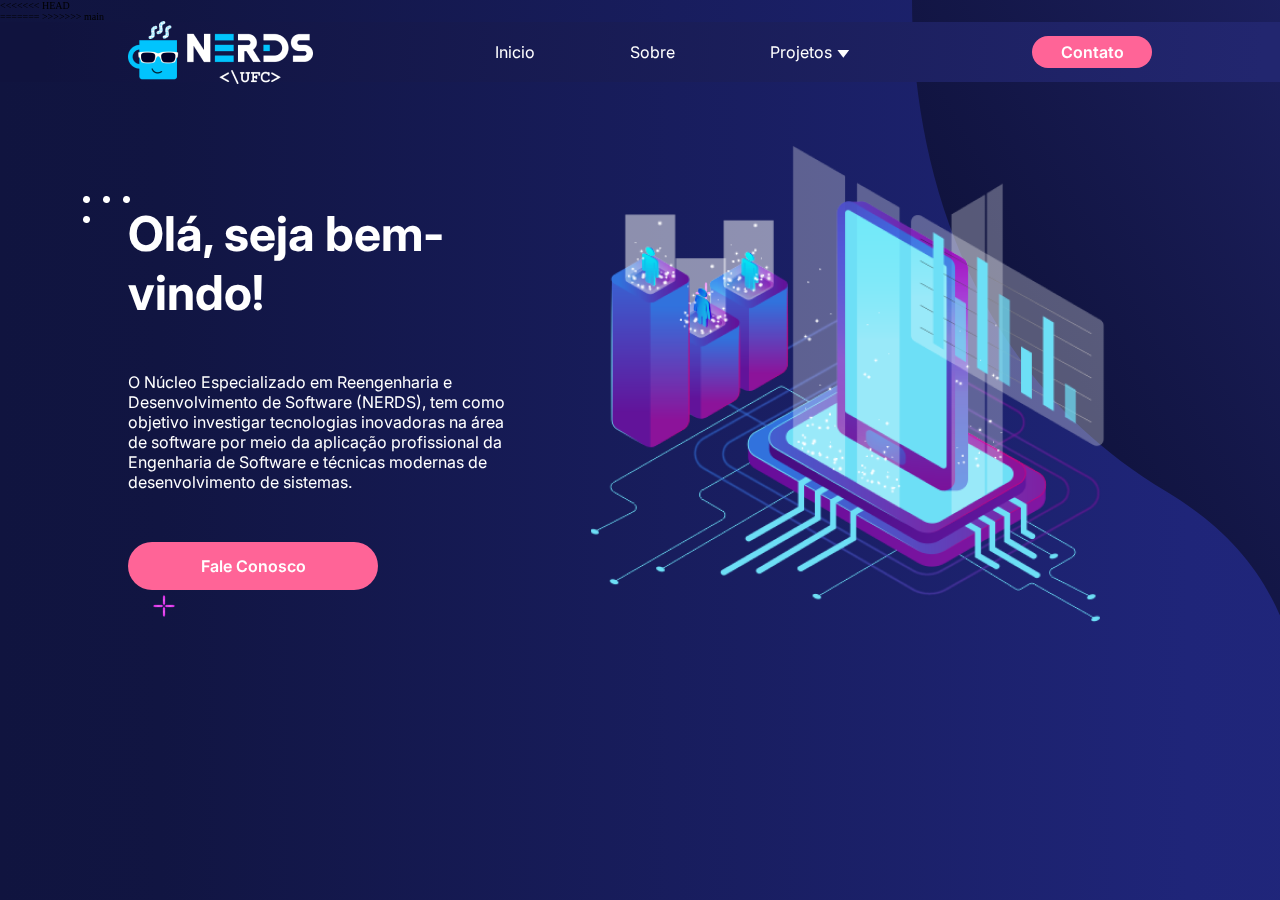
==== index.html @ e7f89df7 "Merge branch 'main' into feature/responsividade" ====
<!DOCTYPE html>
<html lang="pt-br">

<head>
    <meta charset="UTF-8">
    <meta http-equiv="X-UA-Compatible" content="IE=edge">
    <meta name="viewport" content="width=device-width, initial-scale=1.0">
    <title>NERDS</title>
    <link rel="stylesheet" href="style.css">

</head>

<body>
    <<<<<<< HEAD <div id="page">
        =======
        >>>>>>> main
        <nav class="navbar">
            <img class="logo" src="./assets/logo.png" alt="logo do projeto NERDS">
            <ul class="nav-menu">
                <li>
                    <a href="#home">Inicio</a>
                </li>
                <li>
                    <a href="./about.html">Sobre</a>
                </li>
                <li class="dropdown">
                    <a href="#projects" class="dropdown-toggle">Projetos</a>
                    <ul class="dropdown-menu">
                        <li><a href="#">PRISMA.EDU</a></li>
                    </ul>
                </li>

            </ul>
            <button>
                <a href="./contact.html">Contato</a>
            </button>
        </nav>
        <main>
            <section id="text">
                <h1>Olá, seja bem-vindo!</h1>
                <p>O Núcleo Especializado em Reengenharia e Desenvolvimento de Software (NERDS),
                    tem como objetivo investigar tecnologias inovadoras na área de software por
                    meio da aplicação profissional da Engenharia de Software e técnicas modernas
                    de desenvolvimento de sistemas.
                </p>
                <button>
                    <a href="./contact.html">Fale Conosco</a>
                </button>
            </section>
            <img class="details" src="./assets/detalhes.png" alt="detalhes de decoração da página">
            <img src="./assets/celular.png" alt="imagem de um celular, com coisas que remetem a tecnologia, circuitos"
                class="imagem de um celular">
        </main>
</body>

</html>
---- style.css ----
@import url('https://fonts.googleapis.com/css2?family=Inter:wght@100;200;300;400;500;600;700;800;900&family=Pacifico&display=swap');

* {
  margin: 0;
  padding: 0;
  box-sizing: border-box;
}

body {
  height: 100vh;
  background: url(./assets/background.svg) no-repeat;
  background-size: auto;
}

:root {
  font-size: 62.5%;
}

.navbar {
  height: 0.8rem;
  background: linear-gradient(93.1deg, #10133E 3.52%, #22266F 98.56%);
  display: flex;
  justify-content: space-between;
  align-items: center;
  padding: 3.0rem 10%;
}

.logo {
  width: 18.5rem;
  height: 6.3rem;
}

nav ul {
  display: flex;
  justify-content: space-between;
  gap: 9.5rem;
  list-style: none;
}

h1,
p,
a,
button,
form,
.text {
  font-family: 'Inter', sans-serif;
  font-size: 1.6rem;
  color: #FFFFFF;
}

h1 {
  font-size: 4.8rem;
}

ul li a:hover {
  font-weight: bold;
}

.navbar button {
  width: 12.0rem;
  height: 3.2rem;
}

button {
  color: #FFFFFF;
  border: none;
  font-weight: 600;
  background: #FF6497;
  border-radius: 6.0rem;
  cursor: pointer;
}

button:hover {
  background: #d05e84;
}

a {
  color: white;
  text-decoration: none;
}

main {
  display: flex;
  align-items: center;
  padding: 6.4rem 10%;
  gap: 8.6rem;
}

.details {
  position: fixed;
  height: 67.5rem;
  z-index: -1;
  width: 144.5rem;
  left: 8.3rem;
  top: 16.9rem;
}

#text {
  display: flex;
  flex-direction: column;
  gap: 5.0rem;
}

main button {
  width: 25.0rem;
  height: 4.8rem;
}

/* Main Sobre */

.main-sobre {
  display: flex;
  flex-direction: column;
  gap: 2.4rem;
  align-items: flex-start;
  width: 120rem;
  margin: 2.6rem auto;
  font-family: 'Inter';
  color: #FFFFFF;
}

.main-sobre h1 {
  font-weight: bold;
  font-size: 4.8rem;
}

.main-sobre h3 {
  font-weight: 600;
  font-size: 2.2rem;
}

.main-sobre p {
  font-size: 2.0rem;
  line-height: 2.4rem;
}

/* Estilos da página de contato */

header,
form {
  color: #FFFFFF;
  width: 73.6rem;
  margin: 3.6rem auto;
}

form {
  color: black;
  border-radius: 0.8rem;
  background: #FAFAFC;
  padding: 6.4rem;
}

fieldset {
  border: none;
}

.fieldset-wrapper {
  display: flex;
  flex-direction: column;
  gap: 2.4rem;
}

fieldset legend {
  font-weight: 600;
  font-size: 2.4rem;
  line-height: 3.4rem;
  width: 100%;
  border-bottom: 0.1rem solid #E6E6F0;
  padding-bottom: 1.6rem;
}

.input-wrapper {
  display: flex;
  flex-direction: column;
}

.input-wrapper label {
  font-size: 1.4rem;
  line-height: 2rem;
  color: #2e2d31;
  margin: 0.8rem 0;
}

.input-wrapper input,
.input-wrapper textarea,
.input-wrapper select {
  background: #FAFAFC;
  border-radius: 0.8rem;
  border: 0.1rem solid black;
  padding: 0 2.4rem;
  height: 5.6rem;
  color: #3b3a3e;
}

.input-wrapper textarea {
  padding: 1.6rem 2.4rem;
  height: 16.8rem;
}

.input-wrapper select {
  appearance: none;
  background-image: url("data:image/svg+xml,%3Csvg width='24' height='24' viewBox='0 0 24 24' fill='none' xmlns='http://www.w3.org/2000/svg'%3E%3Cg clip-path='url(%23clip0_1_54)'%3E%3Cpath d='M8 10L12 14L16 10' stroke='%239C98A6' stroke-width='1.5' stroke-linecap='round' stroke-linejoin='round'/%3E%3C/g%3E%3Cdefs%3E%3CclipPath id='clip0_1_54'%3E%3Crect width='24' height='24' fill='white'/%3E%3C/clipPath%3E%3C/svg%3E%0A");
  background-repeat: no-repeat;
  background-position: right 1.0rem center;
}

.buttom {
  display: flex;
  align-self: flex-end;
}

.buttom input {
  color: #FFFFFF;
  border: none;
  width: 12.0rem;
  height: 3.2rem;
  font-weight: 600;
  background: #FF6497;
  border-radius: 6.0rem;
  cursor: pointer;
}

.buttom input:hover {
  background: #d05e84;
}

.dropdown-menu {
  display: none;
  position: absolute;
  background-color: #1F2579;
  padding: 0.8rem;
  margin-top: 0.8rem;
  border-radius: 5px;
}

.dropdown:hover .dropdown-menu {
  display: block;
}

.nav-menu li a[href="#projects"]::after {
  content: "";
  display: inline-block;
  width: 13px;
  height: 8px;
  background-image: url("data:image/svg+xml,%3Csvg width='13' height='8' viewBox='0 0 13 8' fill='none' xmlns='http://www.w3.org/2000/svg'%3E%3Cpath d='M6.31098 7.81201L0.408177 0.0864472L12.2138 0.0864472L6.31098 7.81201Z' fill='white'/%3E%3C/svg%3E%0A");
  background-repeat: no-repeat;
  background-position: right;
  margin-left: 5px;
}

@media (max-width: 600px) {
  .navbar {
    max-width: 100vw;
    padding: 1rem;
    justify-content: center;
  }

  .navbar button {
    display: none;
  }

  .nav-menu {
    display: none;
  }

  .hero-image {
    display: none;
  }

  .logo {
    width: 7rem;
    height: auto;
  }
}
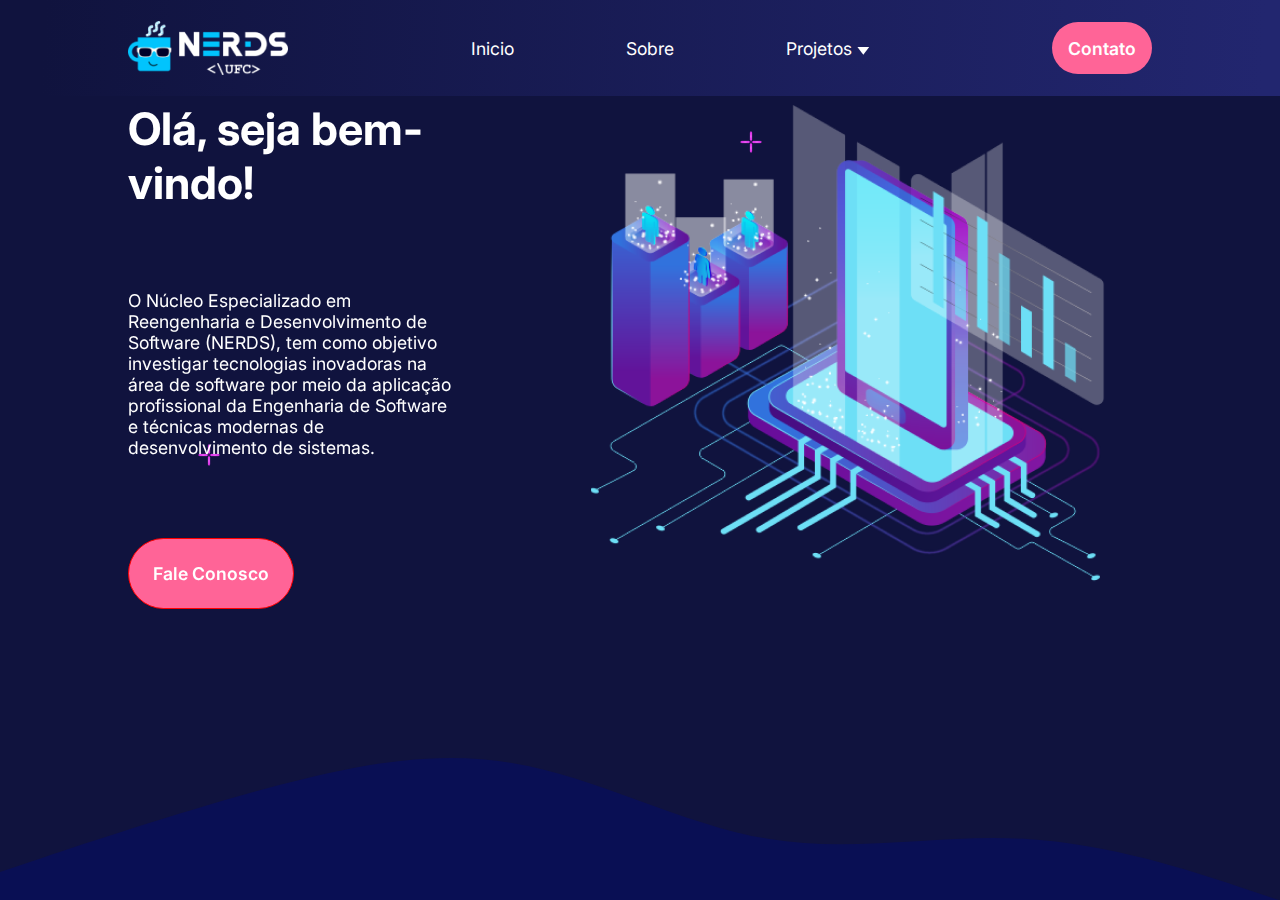
==== commit 1815ea29: "correcao background" ====
--- a/index.html
+++ b/index.html
@@ -11,46 +11,48 @@
 </head>
 
 <body>
-    <<<<<<< HEAD <div id="page">
-        =======
-        >>>>>>> main
-        <nav class="navbar">
-            <img class="logo" src="./assets/logo.png" alt="logo do projeto NERDS">
-            <ul class="nav-menu">
-                <li>
-                    <a href="#home">Inicio</a>
-                </li>
-                <li>
-                    <a href="./about.html">Sobre</a>
-                </li>
-                <li class="dropdown">
-                    <a href="#projects" class="dropdown-toggle">Projetos</a>
-                    <ul class="dropdown-menu">
-                        <li><a href="#">PRISMA.EDU</a></li>
-                    </ul>
-                </li>
+    <nav class="navbar">
+        <img class="logo" src="./assets/logo.png" alt="logo do projeto NERDS">
+        <ul class="nav-menu">
+            <li>
+                <a href="#home">Inicio</a>
+            </li>
+            <li>
+                <a href="./about.html">Sobre</a>
+            </li>
+            <li class="dropdown">
+                <a href="#projects" class="dropdown-toggle">Projetos</a>
+                <ul class="dropdown-menu">
+                    <li><a href="#">PRISMA.EDU</a></li>
+                </ul>
+            </li>
 
-            </ul>
-            <button>
-                <a href="./contact.html">Contato</a>
+        </ul>
+        <button>
+            <a href="./contact.html">Contato</a>
+        </button>
+    </nav>
+    <main>
+        <section id="text">
+            <h1>Olá, seja bem-vindo!</h1>
+            <p>O Núcleo Especializado em Reengenharia e Desenvolvimento de Software (NERDS),
+                tem como objetivo investigar tecnologias inovadoras na área de software por
+                meio da aplicação profissional da Engenharia de Software e técnicas modernas
+                de desenvolvimento de sistemas.
+            </p>
+            <button class="btn-contact">
+                <a href="./contact.html">Fale Conosco</a>
             </button>
-        </nav>
-        <main>
-            <section id="text">
-                <h1>Olá, seja bem-vindo!</h1>
-                <p>O Núcleo Especializado em Reengenharia e Desenvolvimento de Software (NERDS),
-                    tem como objetivo investigar tecnologias inovadoras na área de software por
-                    meio da aplicação profissional da Engenharia de Software e técnicas modernas
-                    de desenvolvimento de sistemas.
-                </p>
-                <button>
-                    <a href="./contact.html">Fale Conosco</a>
-                </button>
-            </section>
-            <img class="details" src="./assets/detalhes.png" alt="detalhes de decoração da página">
-            <img src="./assets/celular.png" alt="imagem de um celular, com coisas que remetem a tecnologia, circuitos"
-                class="imagem de um celular">
-        </main>
+        </section>
+        <img class="details" src="./assets/detalhes.png" alt="detalhes de decoração da página">
+        <img src="./assets/celular.png" alt="imagem de um celular, com coisas que remetem a tecnologia, circuitos"
+            class="img-smartphone" />
+    </main>
+    <svg class="waves" xmlns="http://www.w3.org/2000/svg" viewBox="0 0 1440 320">
+        <path fill="#000b76" fill-opacity="0.4"
+            d="M0,288L48,272C96,256,192,224,288,197.3C384,171,480,149,576,165.3C672,181,768,235,864,250.7C960,267,1056,245,1152,250.7C1248,256,1344,288,1392,304L1440,320L1440,320L1392,320C1344,320,1248,320,1152,320C1056,320,960,320,864,320C768,320,672,320,576,320C480,320,384,320,288,320C192,320,96,320,48,320L0,320Z">
+        </path>
+    </svg>
 </body>
 
 </html>--- a/style.css
+++ b/style.css
@@ -8,15 +8,27 @@
 
 body {
   height: 100vh;
-  background: url(./assets/background.svg) no-repeat;
+  background: #10133E;
   background-size: auto;
 }
 
+.waves {
+  position: fixed;
+  bottom: 0;
+  right: 0;
+  width: 100vw;
+
+  z-index: -10;
+}
+
 :root {
-  font-size: 62.5%;
+  font-size: 16px;
 }
 
 .navbar {
+  position: fixed;
+  top: 0;
+  width: 100vw;
   height: 0.8rem;
   background: linear-gradient(93.1deg, #10133E 3.52%, #22266F 98.56%);
   display: flex;
@@ -26,14 +38,15 @@
 }
 
 .logo {
-  width: 18.5rem;
-  height: 6.3rem;
+  width: 10rem;
+  height: auto;
+  cursor: pointer;
 }
 
 nav ul {
   display: flex;
   justify-content: space-between;
-  gap: 9.5rem;
+  gap: 7rem;
   list-style: none;
 }
 
@@ -44,12 +57,12 @@
 form,
 .text {
   font-family: 'Inter', sans-serif;
-  font-size: 1.6rem;
+  font-size: 1.1rem;
   color: #FFFFFF;
 }
 
 h1 {
-  font-size: 4.8rem;
+  font-size: 2.8rem;
 }
 
 ul li a:hover {
@@ -57,8 +70,9 @@
 }
 
 .navbar button {
-  width: 12.0rem;
   height: 3.2rem;
+  width: fit-content;
+  padding: 1rem;
 }
 
 button {
@@ -68,6 +82,14 @@
   background: #FF6497;
   border-radius: 6.0rem;
   cursor: pointer;
+  transition: all 0.6s ease;
+}
+
+.btn-contact {
+  border: 1px solid red;
+  width: fit-content;
+  height: max-content;
+  padding: 1.5rem;
 }
 
 button:hover {
@@ -87,12 +109,9 @@
 }
 
 .details {
+  z-index: -1;
   position: fixed;
-  height: 67.5rem;
-  z-index: -1;
-  width: 144.5rem;
-  left: 8.3rem;
-  top: 16.9rem;
+
 }
 
 #text {
@@ -270,5 +289,6 @@
   .logo {
     width: 7rem;
     height: auto;
+    cursor: pointer;
   }
 }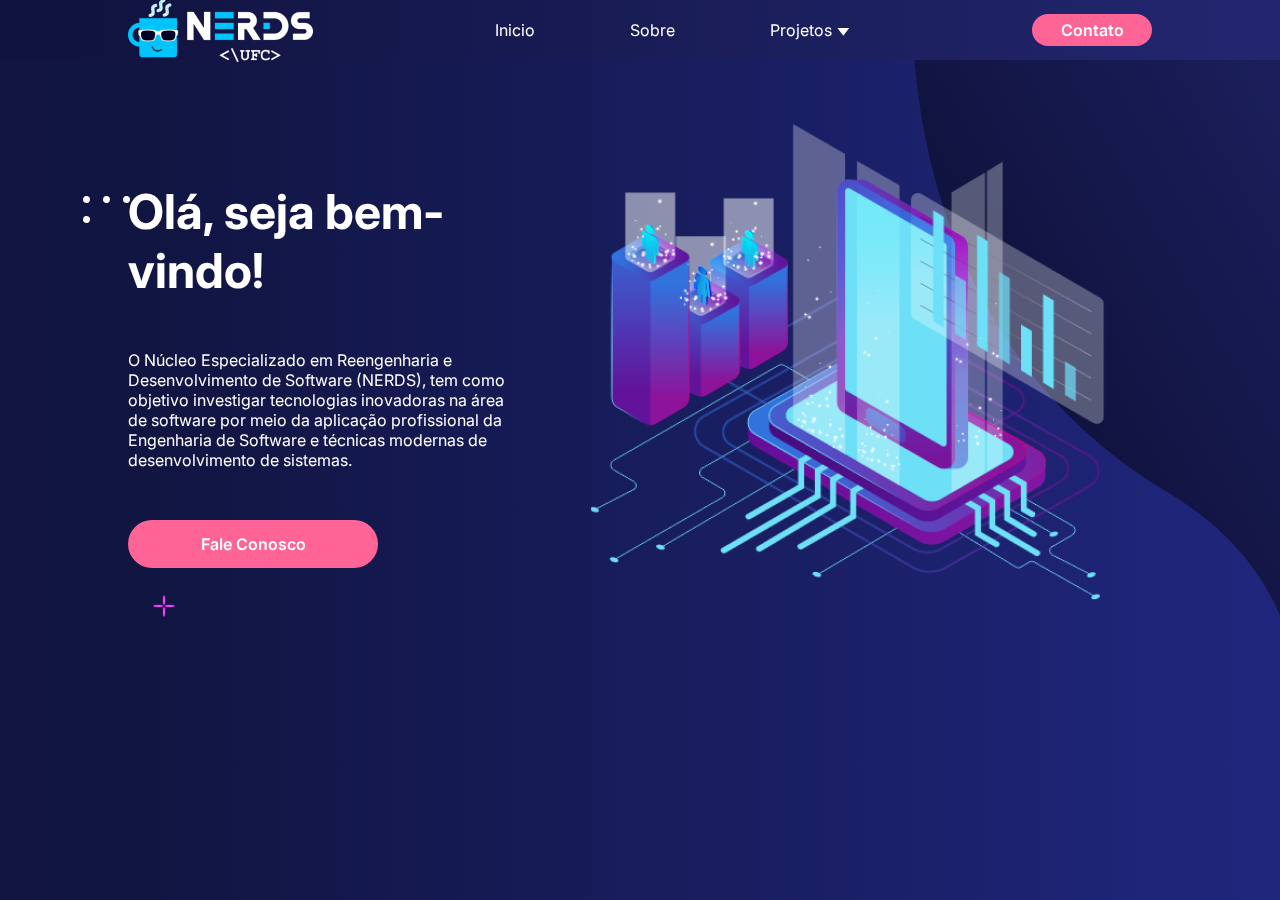
==== commit 5a773932: "Revert "Feature/responsividade"" ====
--- a/index.html
+++ b/index.html
@@ -1,58 +1,50 @@
 <!DOCTYPE html>
 <html lang="pt-br">
-
 <head>
     <meta charset="UTF-8">
     <meta http-equiv="X-UA-Compatible" content="IE=edge">
     <meta name="viewport" content="width=device-width, initial-scale=1.0">
     <title>NERDS</title>
     <link rel="stylesheet" href="style.css">
-
+    
 </head>
-
 <body>
-    <nav class="navbar">
-        <img class="logo" src="./assets/logo.png" alt="logo do projeto NERDS">
-        <ul class="nav-menu">
-            <li>
-                <a href="#home">Inicio</a>
-            </li>
-            <li>
-                <a href="./about.html">Sobre</a>
-            </li>
-            <li class="dropdown">
-                <a href="#projects" class="dropdown-toggle">Projetos</a>
-                <ul class="dropdown-menu">
-                    <li><a href="#">PRISMA.EDU</a></li>
-                </ul>
-            </li>
-
-        </ul>
-        <button>
-            <a href="./contact.html">Contato</a>
-        </button>
-    </nav>
+        <nav class="navbar">
+            <img class="logo" src="./assets/logo.png" alt="logo do projeto NERDS">
+            <ul class="nav-menu">
+                <li>
+                    <a href="#home">Inicio</a>
+                </li>
+                <li>
+                    <a href="./about.html">Sobre</a>
+                </li>
+                <li class="dropdown">
+                    <a href="#projects" class="dropdown-toggle">Projetos</a>
+                    <ul class="dropdown-menu">
+                        <li><a href="#">PRISMA.EDU</a></li>
+                    </ul>
+                </li>
+                
+            </ul> 
+            <button>
+                <a href="./contact.html">Contato</a>
+            </button>
+        </nav>
     <main>
         <section id="text">
             <h1>Olá, seja bem-vindo!</h1>
-            <p>O Núcleo Especializado em Reengenharia e Desenvolvimento de Software (NERDS),
-                tem como objetivo investigar tecnologias inovadoras na área de software por
+            <p>O Núcleo Especializado em Reengenharia e Desenvolvimento de Software (NERDS), 
+                tem como objetivo investigar tecnologias inovadoras na área de software por 
                 meio da aplicação profissional da Engenharia de Software e técnicas modernas
                 de desenvolvimento de sistemas.
             </p>
-            <button class="btn-contact">
+            <button>
                 <a href="./contact.html">Fale Conosco</a>
             </button>
-        </section>
+        </section> 
         <img class="details" src="./assets/detalhes.png" alt="detalhes de decoração da página">
-        <img src="./assets/celular.png" alt="imagem de um celular, com coisas que remetem a tecnologia, circuitos"
-            class="img-smartphone" />
+        <img src="./assets/celular.png" alt="imagem de um celular, com coisas que remetem a tecnologia, circuitos" class="imagem de um celular">
     </main>
-    <svg class="waves" xmlns="http://www.w3.org/2000/svg" viewBox="0 0 1440 320">
-        <path fill="#000b76" fill-opacity="0.4"
-            d="M0,288L48,272C96,256,192,224,288,197.3C384,171,480,149,576,165.3C672,181,768,235,864,250.7C960,267,1056,245,1152,250.7C1248,256,1344,288,1392,304L1440,320L1440,320L1392,320C1344,320,1248,320,1152,320C1056,320,960,320,864,320C768,320,672,320,576,320C480,320,384,320,288,320C192,320,96,320,48,320L0,320Z">
-        </path>
-    </svg>
 </body>
 
-</html>+</html>
--- a/style.css
+++ b/style.css
@@ -8,27 +8,15 @@
 
 body {
   height: 100vh;
-  background: #10133E;
+  background: url(./assets/background.svg) no-repeat;
   background-size: auto;
 }
 
-.waves {
-  position: fixed;
-  bottom: 0;
-  right: 0;
-  width: 100vw;
-
-  z-index: -10;
-}
-
 :root {
-  font-size: 16px;
+  font-size: 62.5%;
 }
 
 .navbar {
-  position: fixed;
-  top: 0;
-  width: 100vw;
   height: 0.8rem;
   background: linear-gradient(93.1deg, #10133E 3.52%, #22266F 98.56%);
   display: flex;
@@ -38,15 +26,14 @@
 }
 
 .logo {
-  width: 10rem;
-  height: auto;
-  cursor: pointer;
+  width: 18.5rem;
+  height: 6.3rem;
 }
 
 nav ul {
   display: flex;
   justify-content: space-between;
-  gap: 7rem;
+  gap: 9.5rem;
   list-style: none;
 }
 
@@ -57,12 +44,12 @@
 form,
 .text {
   font-family: 'Inter', sans-serif;
-  font-size: 1.1rem;
+  font-size: 1.6rem;
   color: #FFFFFF;
 }
 
 h1 {
-  font-size: 2.8rem;
+  font-size: 4.8rem;
 }
 
 ul li a:hover {
@@ -70,9 +57,8 @@
 }
 
 .navbar button {
+  width: 12.0rem;
   height: 3.2rem;
-  width: fit-content;
-  padding: 1rem;
 }
 
 button {
@@ -82,14 +68,6 @@
   background: #FF6497;
   border-radius: 6.0rem;
   cursor: pointer;
-  transition: all 0.6s ease;
-}
-
-.btn-contact {
-  border: 1px solid red;
-  width: fit-content;
-  height: max-content;
-  padding: 1.5rem;
 }
 
 button:hover {
@@ -109,9 +87,12 @@
 }
 
 .details {
+  position: fixed;
+  height: 67.5rem;
   z-index: -1;
-  position: fixed;
-
+  width: 144.5rem;
+  left: 8.3rem;
+  top: 16.9rem;
 }
 
 #text {
@@ -266,29 +247,3 @@
   background-position: right;
   margin-left: 5px;
 }
-
-@media (max-width: 600px) {
-  .navbar {
-    max-width: 100vw;
-    padding: 1rem;
-    justify-content: center;
-  }
-
-  .navbar button {
-    display: none;
-  }
-
-  .nav-menu {
-    display: none;
-  }
-
-  .hero-image {
-    display: none;
-  }
-
-  .logo {
-    width: 7rem;
-    height: auto;
-    cursor: pointer;
-  }
-}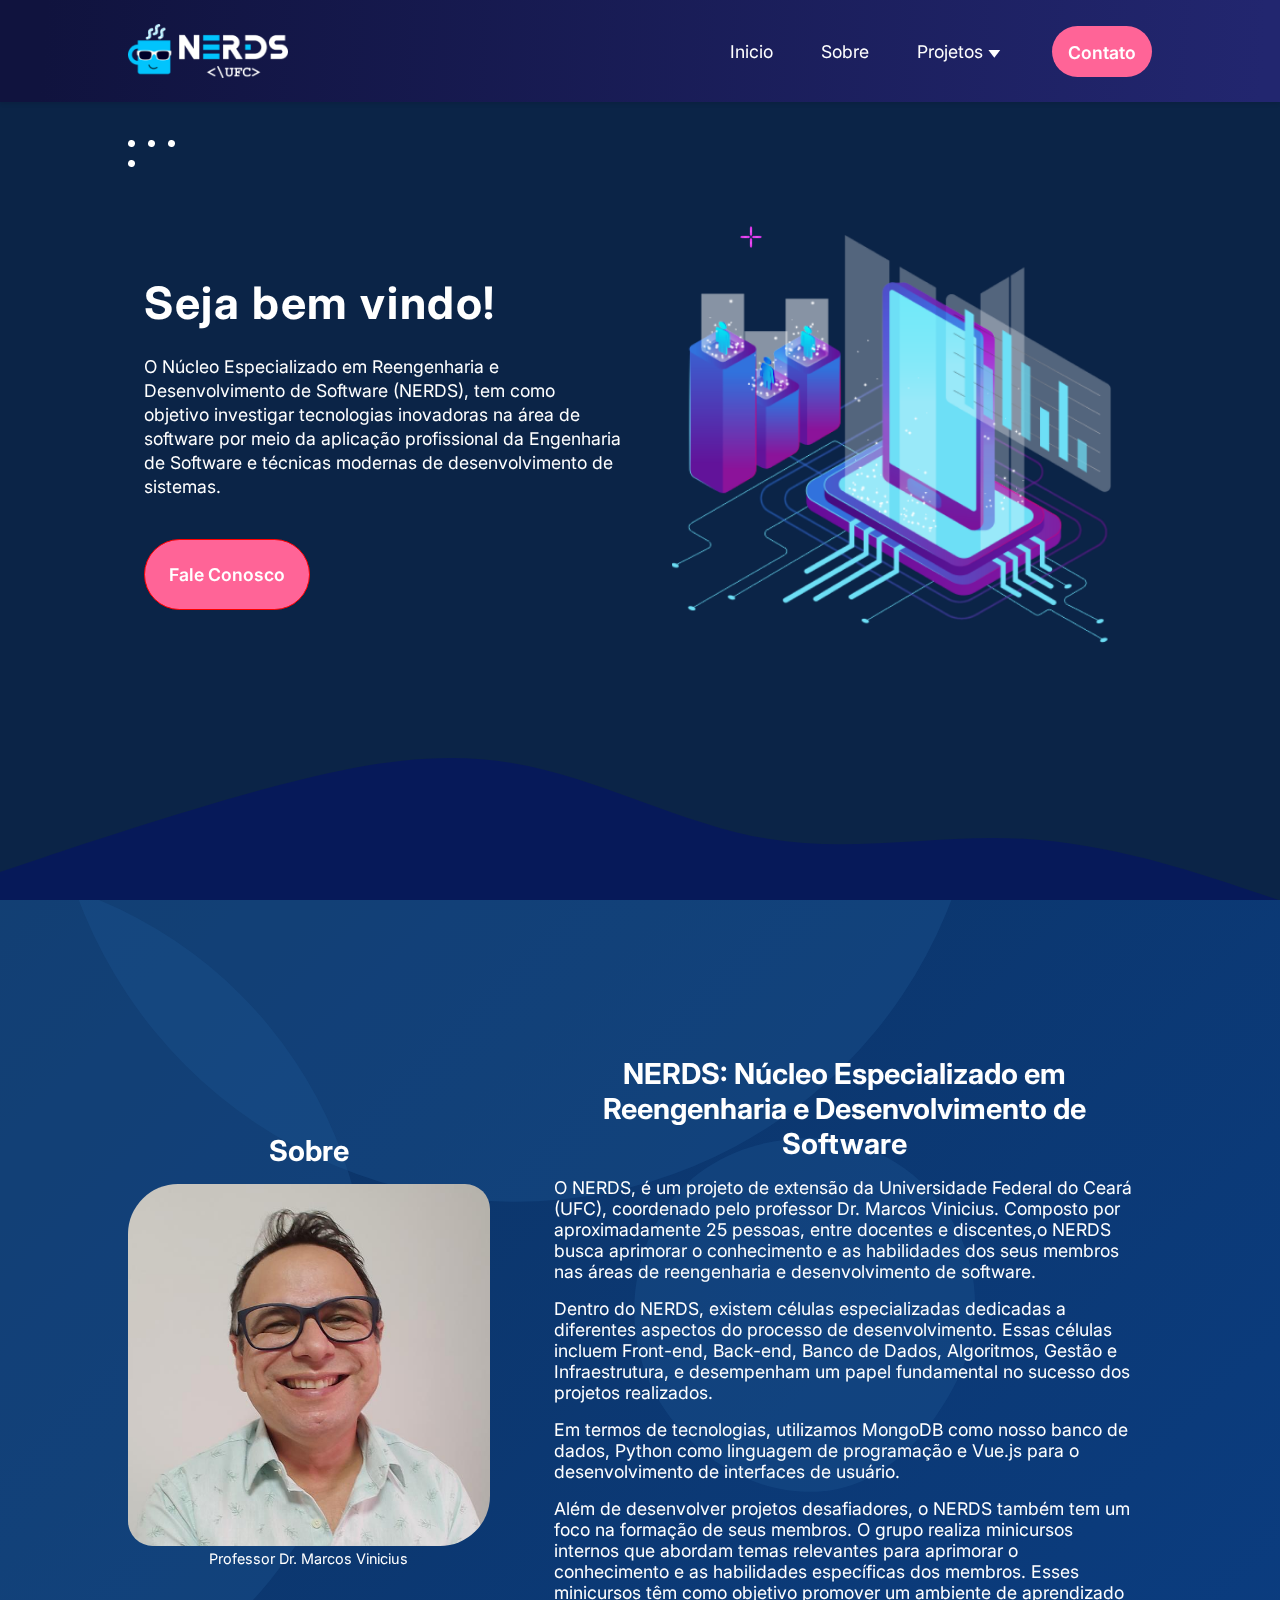
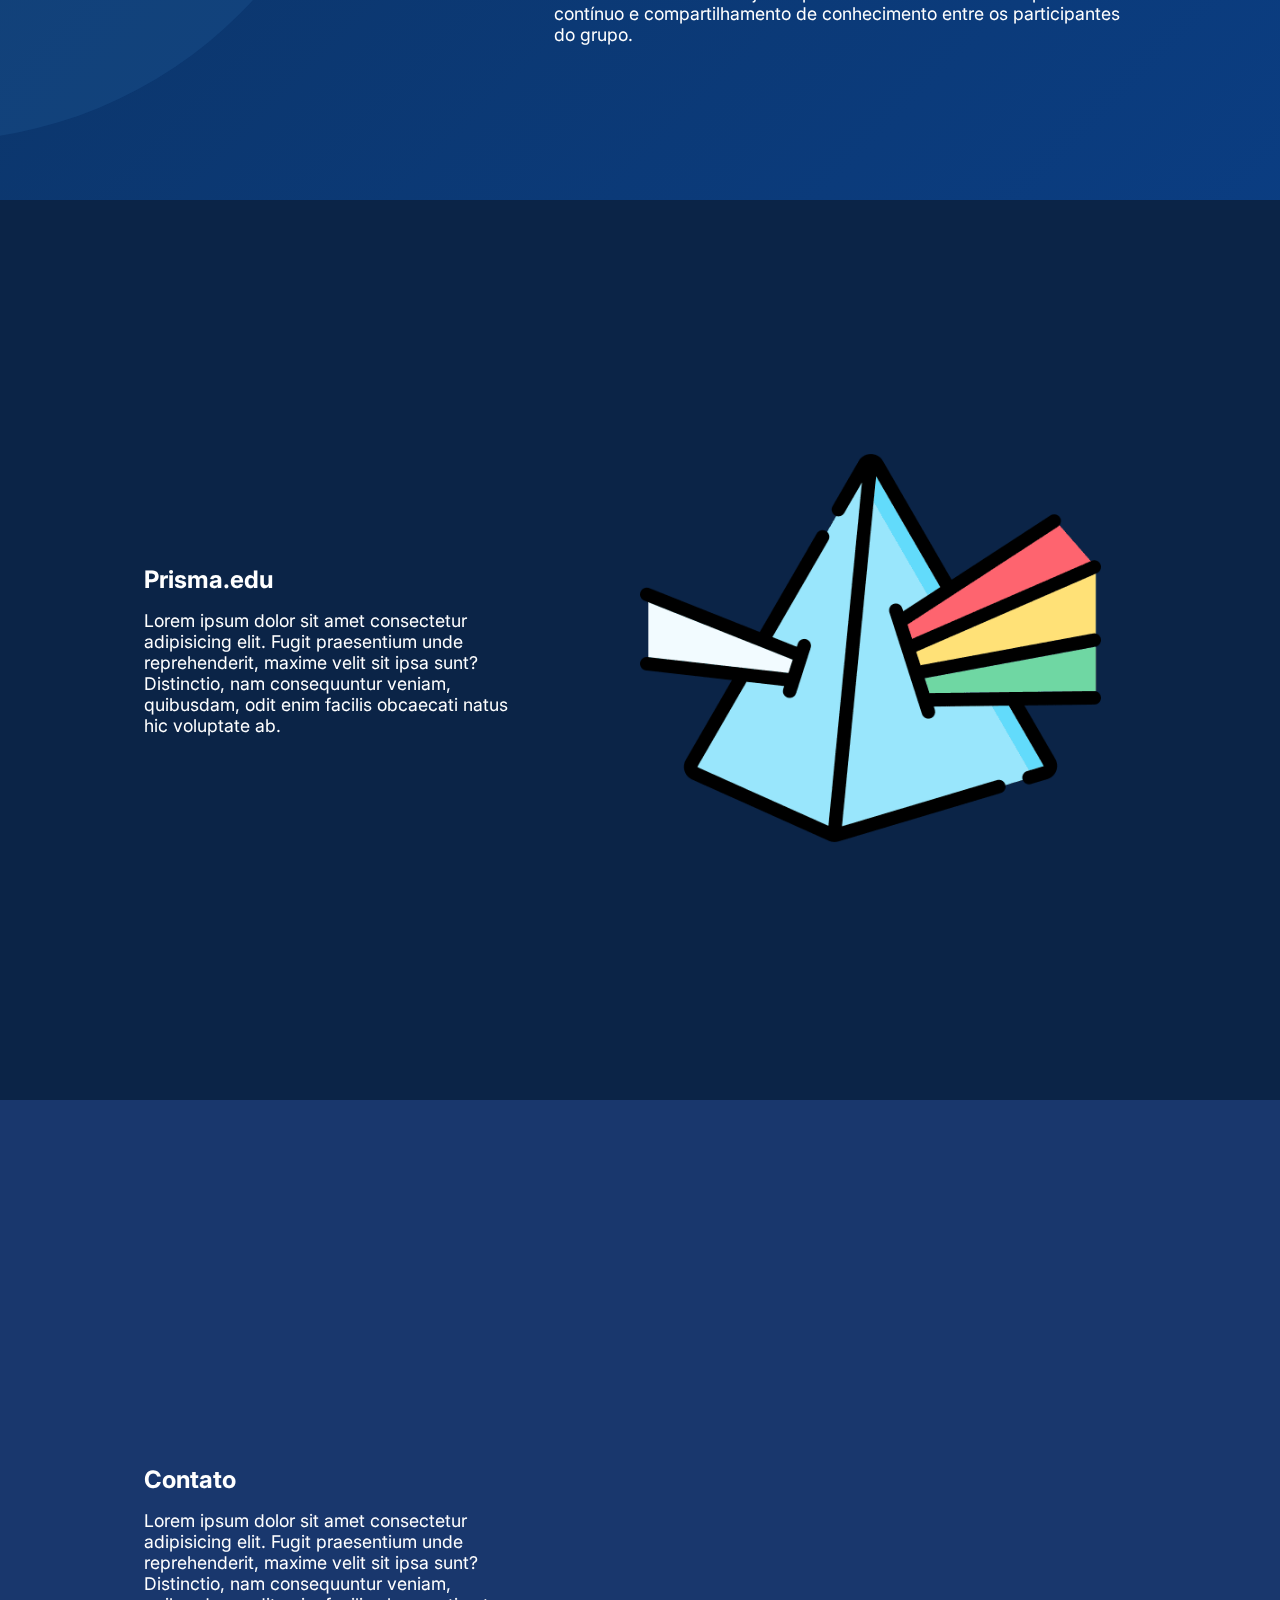
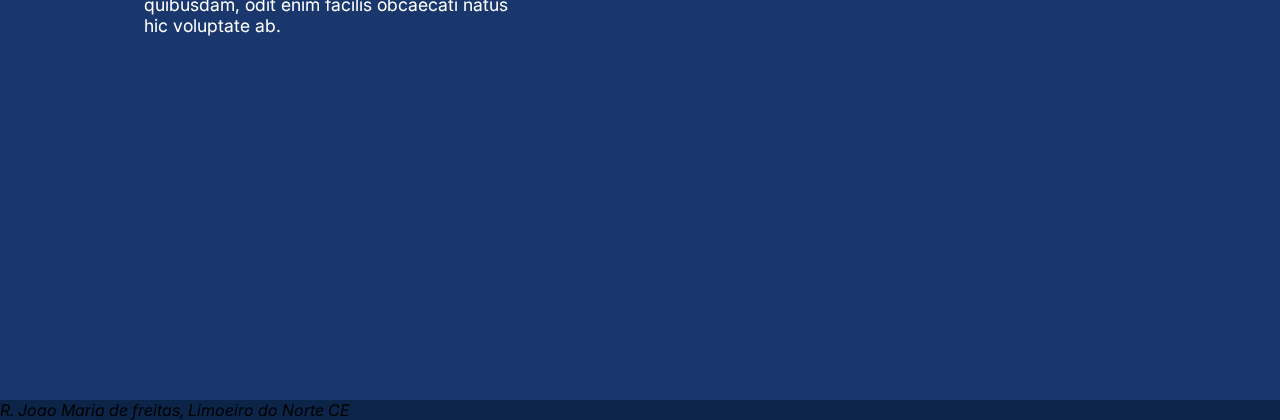
==== commit 359bd2f8: "modelo semipronto" ====
--- a/index.html
+++ b/index.html
@@ -1,50 +1,125 @@
 <!DOCTYPE html>
 <html lang="pt-br">
+
 <head>
     <meta charset="UTF-8">
     <meta http-equiv="X-UA-Compatible" content="IE=edge">
     <meta name="viewport" content="width=device-width, initial-scale=1.0">
     <title>NERDS</title>
     <link rel="stylesheet" href="style.css">
-    
 </head>
+
 <body>
-        <nav class="navbar">
-            <img class="logo" src="./assets/logo.png" alt="logo do projeto NERDS">
-            <ul class="nav-menu">
-                <li>
-                    <a href="#home">Inicio</a>
-                </li>
-                <li>
-                    <a href="./about.html">Sobre</a>
-                </li>
-                <li class="dropdown">
-                    <a href="#projects" class="dropdown-toggle">Projetos</a>
-                    <ul class="dropdown-menu">
-                        <li><a href="#">PRISMA.EDU</a></li>
-                    </ul>
-                </li>
-                
-            </ul> 
-            <button>
-                <a href="./contact.html">Contato</a>
-            </button>
-        </nav>
-    <main>
-        <section id="text">
-            <h1>Olá, seja bem-vindo!</h1>
-            <p>O Núcleo Especializado em Reengenharia e Desenvolvimento de Software (NERDS), 
-                tem como objetivo investigar tecnologias inovadoras na área de software por 
-                meio da aplicação profissional da Engenharia de Software e técnicas modernas
-                de desenvolvimento de sistemas.
-            </p>
-            <button>
-                <a href="./contact.html">Fale Conosco</a>
-            </button>
-        </section> 
-        <img class="details" src="./assets/detalhes.png" alt="detalhes de decoração da página">
-        <img src="./assets/celular.png" alt="imagem de um celular, com coisas que remetem a tecnologia, circuitos" class="imagem de um celular">
+    <nav class="navbar">
+        <img class="logo" src="./assets/logo.png" alt="logo do projeto NERDS">
+        <ul class="nav-menu">
+            <li>
+                <a href="#home">Inicio</a>
+            </li>
+            <li>
+                <a href="#about">Sobre</a>
+            </li>
+            <li class="dropdown">
+                <a href="#projects" class="dropdown-toggle">Projetos</a>
+                <ul class="dropdown-menu">
+                    <li><a href="#">PRISMA.EDU</a></li>
+                </ul>
+            </li>
+
+        </ul>
+        <button>
+            <a href="#contact">Contato</a>
+        </button>
+    </nav>
+    <main id="container">
+        <section id="home">
+            <div class="hero-text">
+                <h1 class="hero-name">Seja bem vindo!</h1>
+                <p>O Núcleo Especializado em Reengenharia e Desenvolvimento de Software (NERDS),
+                    tem como objetivo investigar tecnologias inovadoras na área de software por
+                    meio da aplicação profissional da Engenharia de Software e técnicas modernas
+                    de desenvolvimento de sistemas.
+                </p>
+                <button class="btn-contact">
+                    <a href="#contact">Fale Conosco</a>
+                </button>
+            </div>
+            <img class="details" src="./assets/detalhes.png" alt="detalhes de decoração da página">
+            <img src="./assets/celular.png" alt="imagem de um celular, com coisas que remetem a tecnologia, circuitos"
+                class="img-smartphone" />
+        </section>
+        <section id="about">
+            <div class="about-left">
+                <h3 class="about-text-title">Sobre</h3>
+                <figure>
+                    <img class="about-side-image" src="./assets/professor.jpg" alt="Professor">
+                    <figcaption class="caption">Professor Dr. Marcos Vinicius</figcaption>
+                </figure>
+            </div>
+            <div class="about-text">
+                <h3 class="about-text-title">NERDS: Núcleo Especializado em Reengenharia e Desenvolvimento de Software
+                </h3>
+                <p>O NERDS, é um projeto de extensão da Universidade Federal do Ceará (UFC),
+                    coordenado pelo professor Dr. Marcos Vinicius. Composto por aproximadamente 25 pessoas,
+                    entre docentes e discentes,o NERDS busca aprimorar o conhecimento e as habilidades dos seus
+                    membros nas áreas de reengenharia e desenvolvimento de software.
+                </p>
+                <p>Dentro do NERDS, existem células especializadas dedicadas a diferentes aspectos do processo de
+                    desenvolvimento.
+                    Essas células incluem Front-end, Back-end, Banco de Dados, Algoritmos, Gestão e Infraestrutura, e
+                    desempenham um papel
+                    fundamental no sucesso dos projetos realizados.
+                </p>
+                <p>
+                    Em termos de tecnologias, utilizamos MongoDB como nosso banco de dados, Python como linguagem de
+                    programação e Vue.js
+                    para o desenvolvimento de interfaces de usuário.
+                </p>
+                <p>
+                    Além de desenvolver projetos desafiadores, o NERDS também tem um foco na formação de seus membros.
+                    O grupo realiza minicursos internos que abordam temas relevantes para aprimorar o conhecimento e
+                    as habilidades específicas dos membros. Esses minicursos têm como objetivo promover um ambiente de
+                    aprendizado contínuo e compartilhamento de conhecimento entre os participantes do grupo.
+                </p>
+            </div>
+        </section>
+        <section id="projects">
+            <div class="left-side-project">
+                <img src="./assets/prisma.png" alt="imagem do projeto prisma.edu" class="project-image">
+            </div>
+            <div class="project-text">
+                <h2>Prisma.edu</h2>
+                <p>Lorem ipsum dolor sit amet consectetur adipisicing elit. Fugit praesentium unde reprehenderit, maxime
+                    velit sit ipsa sunt? Distinctio, nam consequuntur veniam, quibusdam, odit enim facilis obcaecati
+                    natus
+                    hic voluptate ab.</p>
+            </div>
+        </section>
+        <section id="contact">
+            <div class="contact-text">
+                <h2>Contato</h2>
+                <p>Lorem ipsum dolor sit amet consectetur adipisicing elit. Fugit praesentium unde reprehenderit, maxime
+                    velit sit ipsa sunt? Distinctio, nam consequuntur veniam, quibusdam, odit enim facilis obcaecati
+                    natus
+                    hic voluptate ab.</p>
+            </div>
+            <div>
+                <div class="contact-map" id="wrapper-9cd199b9cc5410cd3b1ad21cab2e54d3">
+                    <div id="map-9cd199b9cc5410cd3b1ad21cab2e54d3"></div>
+                </div>
+            </div>
+        </section>
+        <footer>
+            <address>R. Joao Maria de freitas, Limoeiro do Norte CE</address>
+        </footer>
     </main>
+    <svg class="waves" xmlns="http://www.w3.org/2000/svg" viewBox="0 0 1440 320">
+        <path fill="#000b76" fill-opacity="0.4"
+            d="M0,288L48,272C96,256,192,224,288,197.3C384,171,480,149,576,165.3C672,181,768,235,864,250.7C960,267,1056,245,1152,250.7C1248,256,1344,288,1392,304L1440,320L1440,320L1392,320C1344,320,1248,320,1152,320C1056,320,960,320,864,320C768,320,672,320,576,320C480,320,384,320,288,320C192,320,96,320,48,320L0,320Z">
+        </path>
+    </svg>
+
+    <script defer src="./script.js"></script>
 </body>
 
-</html>
+</html>--- a/style.css
+++ b/style.css
@@ -1,40 +1,211 @@
 @import url('https://fonts.googleapis.com/css2?family=Inter:wght@100;200;300;400;500;600;700;800;900&family=Pacifico&display=swap');
+
+:root {
+  font-size: 16px;
+}
 
 * {
   margin: 0;
   padding: 0;
   box-sizing: border-box;
+  font-family: 'Inter', sans-serif;
+}
+
+html {
+  scroll-behavior: smooth;
+  scroll-snap-type: y proximity;
+  overflow-y: scroll;
+  scroll-padding-top: 100px;
+
 }
 
 body {
   height: 100vh;
-  background: url(./assets/background.svg) no-repeat;
+  background: #0B2447;
   background-size: auto;
 }
 
-:root {
-  font-size: 62.5%;
-}
-
-.navbar {
-  height: 0.8rem;
-  background: linear-gradient(93.1deg, #10133E 3.52%, #22266F 98.56%);
+section {
+  height: 100vh;
+  display: flex;
+  justify-content: center;
+  align-items: center;
+  scroll-snap-align: start;
+}
+
+#container {
+  height: 100vh;
+}
+
+
+#home {
   display: flex;
   justify-content: space-between;
   align-items: center;
-  padding: 3.0rem 10%;
+  flex-direction: row;
+  padding: 10%;
+}
+
+.hero-name {
+  letter-spacing: 0.1rem;
+}
+
+.hero-text {
+  padding: 1rem;
+  display: flex;
+  flex-direction: column;
+  gap: 2.5rem;
+  line-height: 1.5rem;
+  font-weight: 400;
+  font-size: 0.8rem;
+  max-width: 50%;
+  color: #FFF;
+}
+
+.hero-text p {
+  font-size: 1.1rem;
+}
+
+
+.img-smartphone {
+  width: 30rem;
+  height: auto;
+}
+
+#about {
+  background-color: #0C3568;
+  display: flex;
+  flex-direction: row;
+  justify-content: space-between;
+  gap: 3rem;
+  padding: 10%;
+  background-image: url(./assets/background-shape.svg);
+  background-repeat: no-repeat;
+  background-position: center;
+}
+
+.about-text-title {
+  font-size: 1.8rem;
+  color: #FFF;
+  text-align: center;
+
+
+}
+
+.about-left {
+  display: flex;
+  flex-direction: column;
+  justify-content: center;
+  max-width: 40%;
+  gap: 1rem;
+}
+
+.about-side-image {
+  width: 100%;
+  height: auto;
+  border-radius: 50px 25px 50px 25px;
+}
+
+.caption {
+  color: #FFF;
+  font-size: 0.9rem;
+  text-align: center;
+}
+
+.about-text {
+  display: flex;
+  flex-direction: column;
+  max-width: 60%;
+  padding: 1rem;
+  gap: 1rem;
+  font-weight: 400;
+}
+
+
+#projects {
+  background-color: #0B2447;
+  display: flex;
+  flex-direction: row-reverse;
+  justify-content: space-between;
+  gap: 3rem;
+  padding: 10%;
+
+}
+
+.left-side-project {
+  max-width: 60%;
+}
+
+.project-image {
+  max-width: 90%;
+  height: auto;
+}
+
+.project-text {
+  max-width: 40%;
+  display: flex;
+  flex-direction: column;
+  gap: 1rem;
+  padding: 1rem;
+  font-weight: 400;
+  color: #FFF;
+}
+
+#contact {
+  background-color: #19376D;
+  display: flex;
+  flex-direction: row;
+  justify-content: space-between;
+  padding: 10%;
+}
+
+.contact-text {
+  max-width: 40%;
+  display: flex;
+  flex-direction: column;
+  gap: 1rem;
+  padding: 1rem;
+  font-weight: 400;
+  color: #FFF;
+}
+
+.waves {
+  position: fixed;
+  bottom: 0;
+  right: 0;
+  width: 100vw;
+
+  z-index: -10;
+}
+
+.navbar {
+  position: fixed;
+  top: 0;
+
+  width: 100%;
+  height: min-content;
+  padding: 1.5rem 10%;
+  box-shadow: 0px 2px 4px rgba(0, 0, 0, 0.1);
+  background: linear-gradient(93.1deg, #10133E 3.52%, #22266F 98.56%);
+
+  display: flex;
+  justify-content: space-between;
+  align-items: center;
+}
+
+.nav-menu {
+  margin-left: auto;
+  padding-right: 5%;
+  list-style: none;
+
+  display: flex;
+  gap: 3rem;
 }
 
 .logo {
-  width: 18.5rem;
-  height: 6.3rem;
-}
-
-nav ul {
-  display: flex;
-  justify-content: space-between;
-  gap: 9.5rem;
-  list-style: none;
+  width: 10rem;
+  height: auto;
+  cursor: pointer;
 }
 
 h1,
@@ -43,13 +214,12 @@
 button,
 form,
 .text {
-  font-family: 'Inter', sans-serif;
-  font-size: 1.6rem;
+  font-size: 1.1rem;
   color: #FFFFFF;
 }
 
 h1 {
-  font-size: 4.8rem;
+  font-size: 2.8rem;
 }
 
 ul li a:hover {
@@ -57,8 +227,9 @@
 }
 
 .navbar button {
-  width: 12.0rem;
   height: 3.2rem;
+  width: fit-content;
+  padding: 1rem;
 }
 
 button {
@@ -68,6 +239,14 @@
   background: #FF6497;
   border-radius: 6.0rem;
   cursor: pointer;
+  transition: all 0.6s ease;
+}
+
+.btn-contact {
+  border: 1px solid red;
+  width: fit-content;
+  height: max-content;
+  padding: 1.5rem;
 }
 
 button:hover {
@@ -75,63 +254,20 @@
 }
 
 a {
-  color: white;
+  color: #FFF;
   text-decoration: none;
 }
 
-main {
-  display: flex;
-  align-items: center;
-  padding: 6.4rem 10%;
-  gap: 8.6rem;
-}
 
 .details {
+  z-index: -1;
   position: fixed;
-  height: 67.5rem;
-  z-index: -1;
-  width: 144.5rem;
-  left: 8.3rem;
-  top: 16.9rem;
-}
-
-#text {
-  display: flex;
-  flex-direction: column;
-  gap: 5.0rem;
+
 }
 
 main button {
   width: 25.0rem;
   height: 4.8rem;
-}
-
-/* Main Sobre */
-
-.main-sobre {
-  display: flex;
-  flex-direction: column;
-  gap: 2.4rem;
-  align-items: flex-start;
-  width: 120rem;
-  margin: 2.6rem auto;
-  font-family: 'Inter';
-  color: #FFFFFF;
-}
-
-.main-sobre h1 {
-  font-weight: bold;
-  font-size: 4.8rem;
-}
-
-.main-sobre h3 {
-  font-weight: 600;
-  font-size: 2.2rem;
-}
-
-.main-sobre p {
-  font-size: 2.0rem;
-  line-height: 2.4rem;
 }
 
 /* Estilos da página de contato */
@@ -247,3 +383,29 @@
   background-position: right;
   margin-left: 5px;
 }
+
+@media (max-width: 600px) {
+  .navbar {
+    max-width: 100vw;
+    padding: 1rem;
+    justify-content: center;
+  }
+
+  .navbar button {
+    display: none;
+  }
+
+  .nav-menu {
+    display: none;
+  }
+
+  .hero-image {
+    display: none;
+  }
+
+  .logo {
+    width: 7rem;
+    height: auto;
+    cursor: pointer;
+  }
+}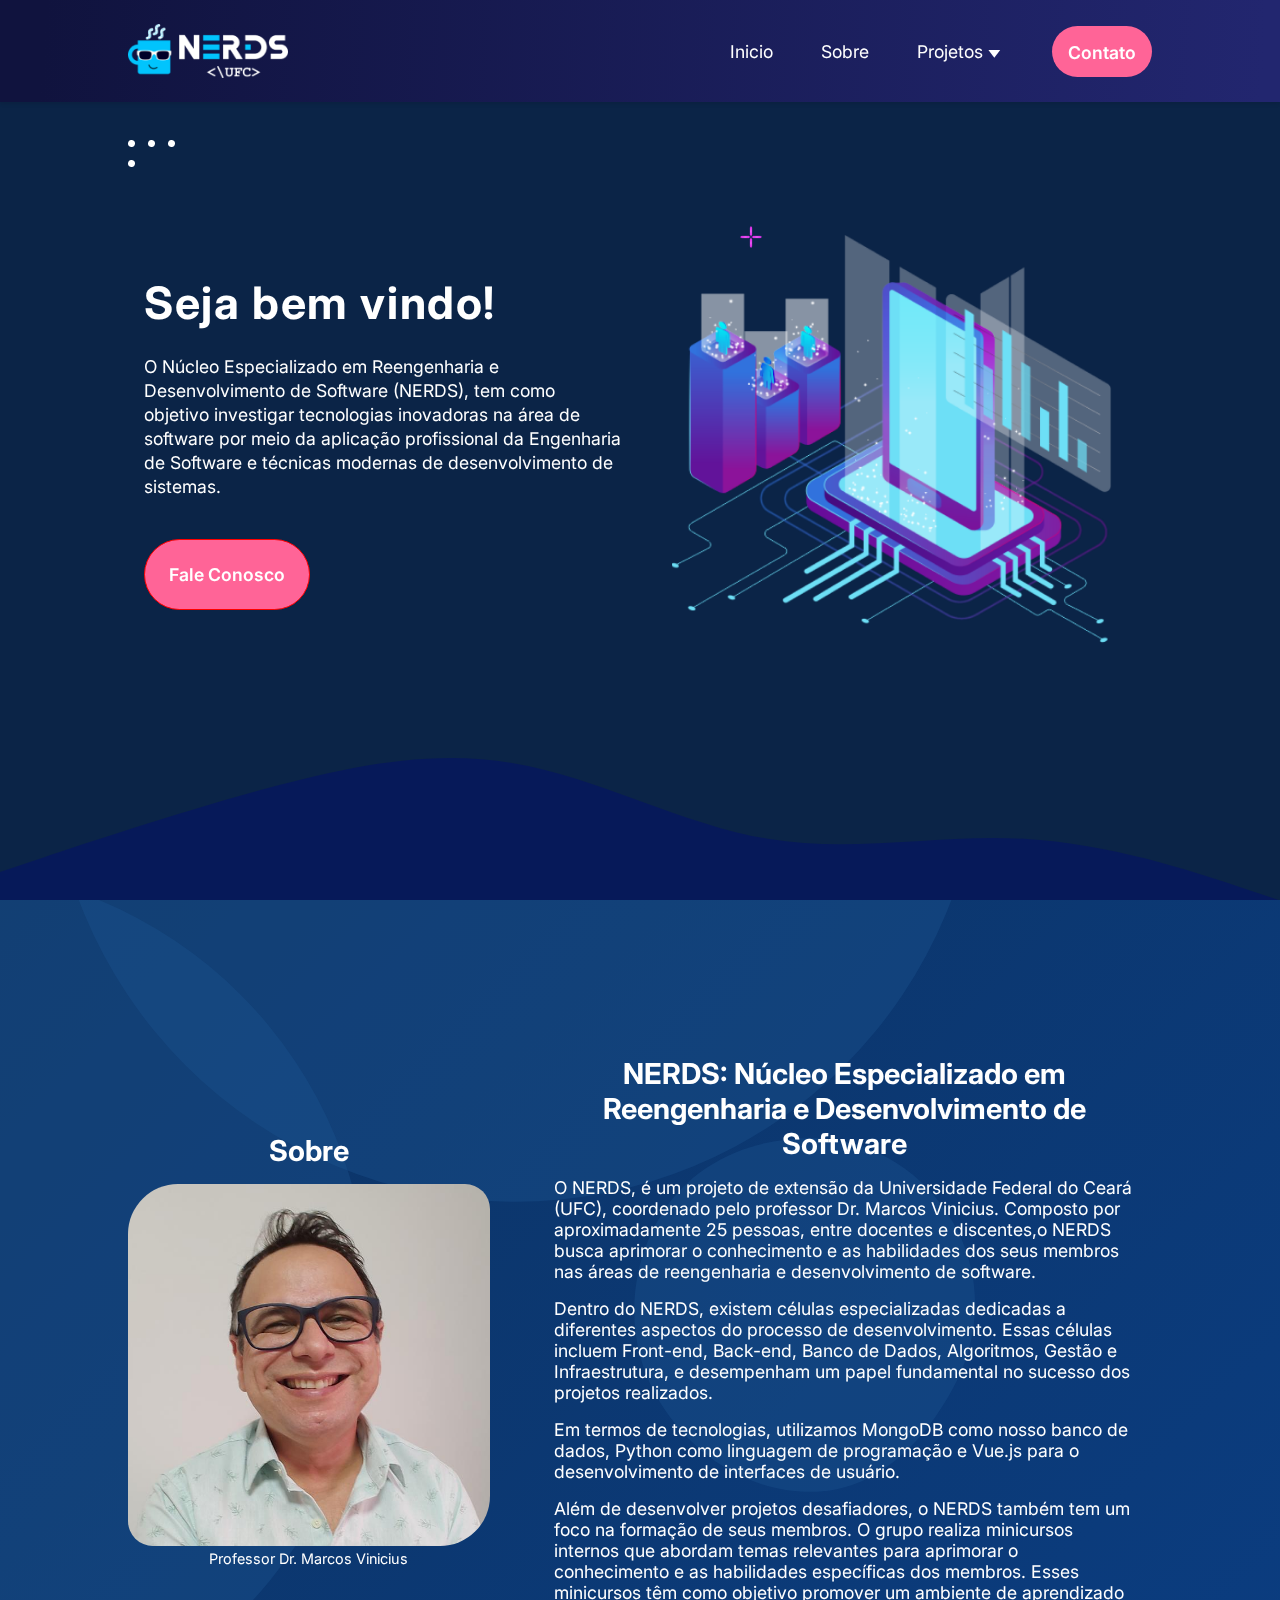
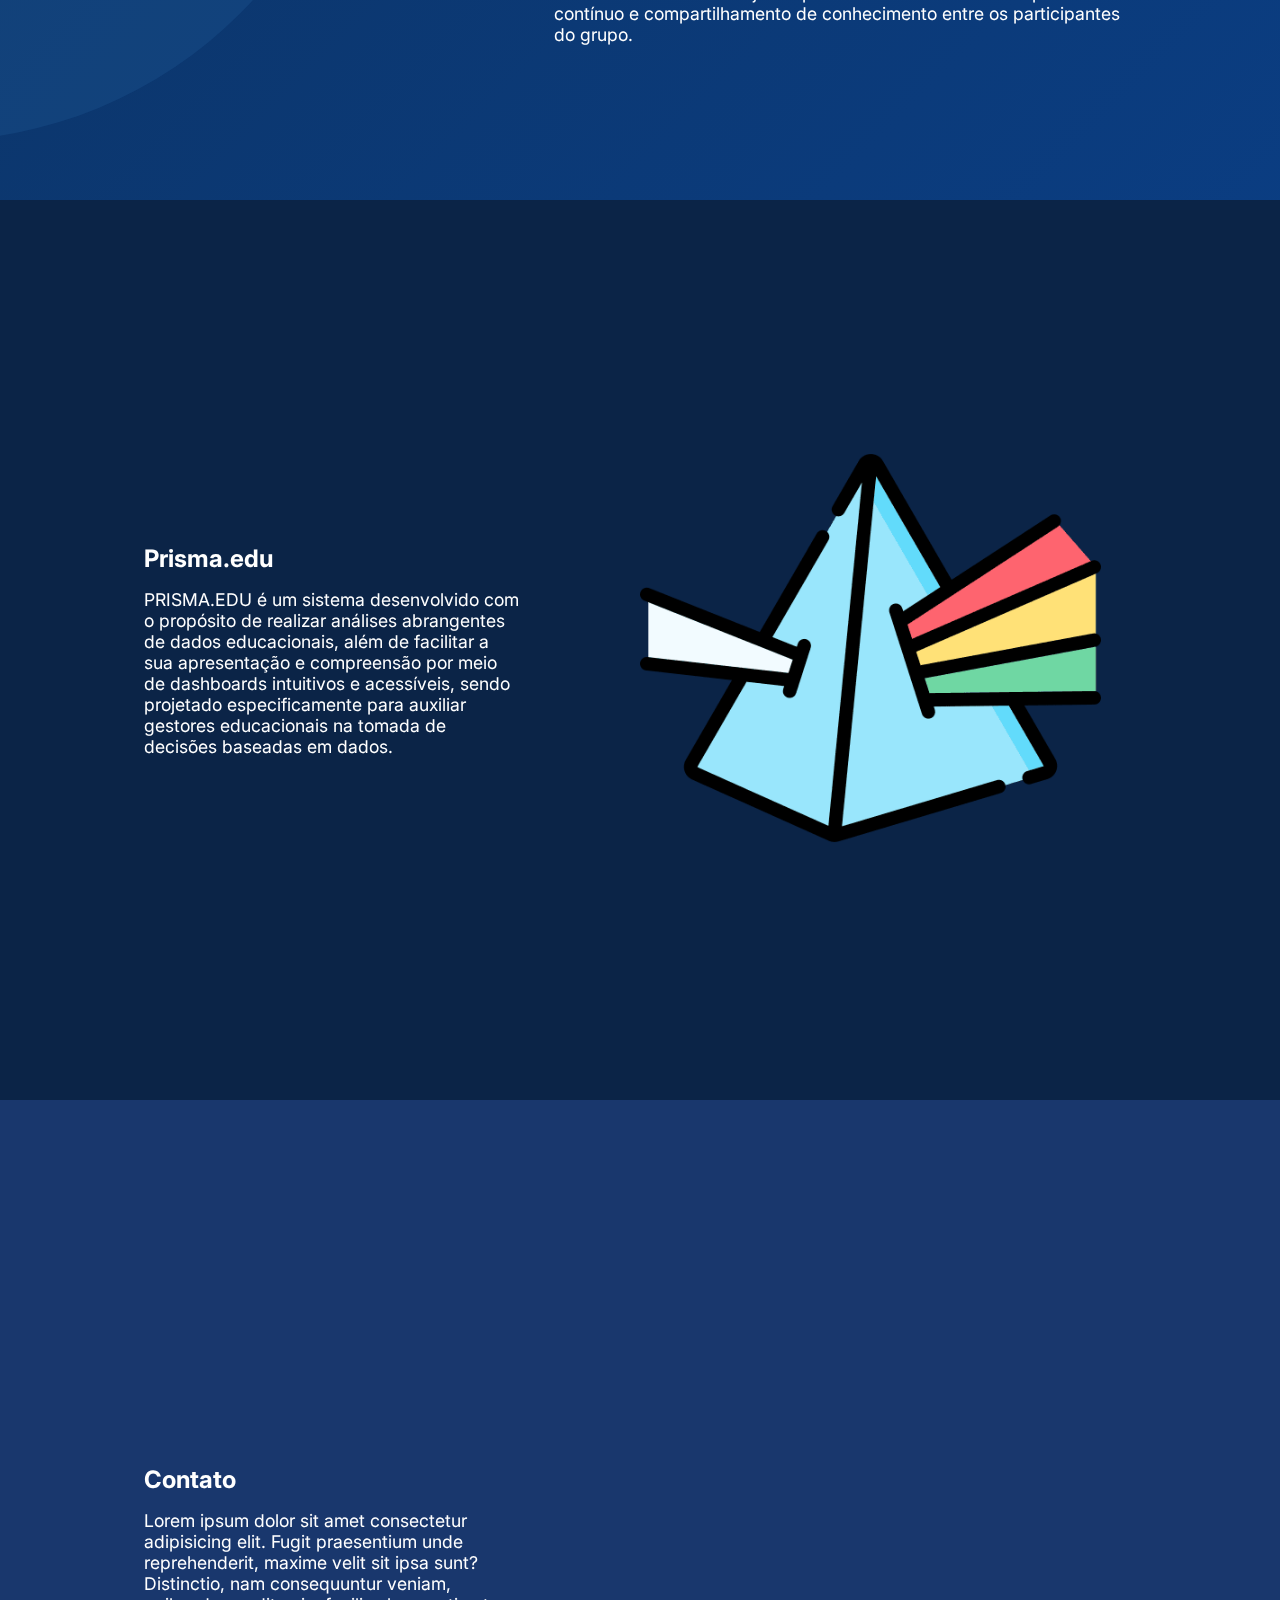
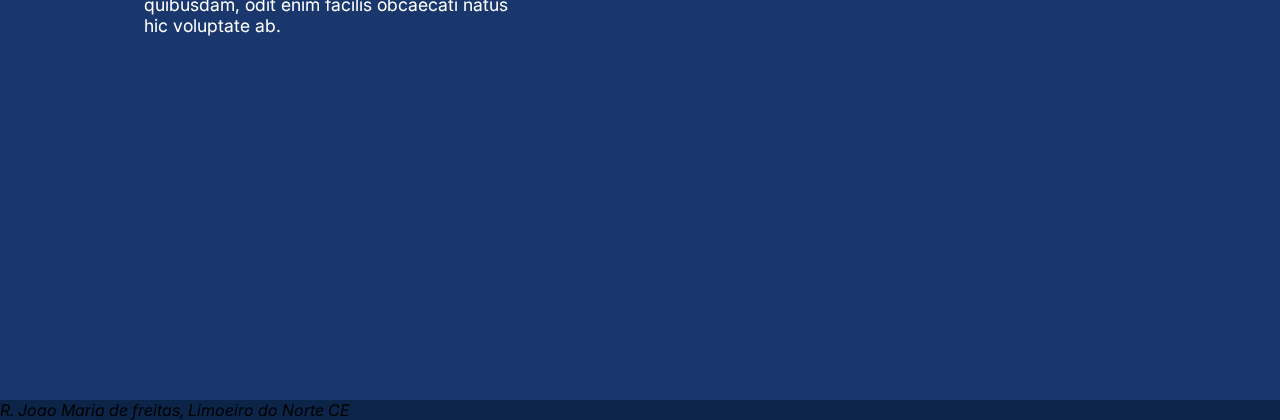
==== commit 62960c16: "inserido descricao prisma" ====
--- a/index.html
+++ b/index.html
@@ -89,10 +89,10 @@
             </div>
             <div class="project-text">
                 <h2>Prisma.edu</h2>
-                <p>Lorem ipsum dolor sit amet consectetur adipisicing elit. Fugit praesentium unde reprehenderit, maxime
-                    velit sit ipsa sunt? Distinctio, nam consequuntur veniam, quibusdam, odit enim facilis obcaecati
-                    natus
-                    hic voluptate ab.</p>
+                <p>PRISMA.EDU é um sistema desenvolvido com o propósito de realizar análises abrangentes de dados
+                    educacionais, além de facilitar a sua apresentação e compreensão por meio de dashboards intuitivos e
+                    acessíveis, sendo projetado especificamente para auxiliar gestores educacionais na tomada de
+                    decisões baseadas em dados.</p>
             </div>
         </section>
         <section id="contact">
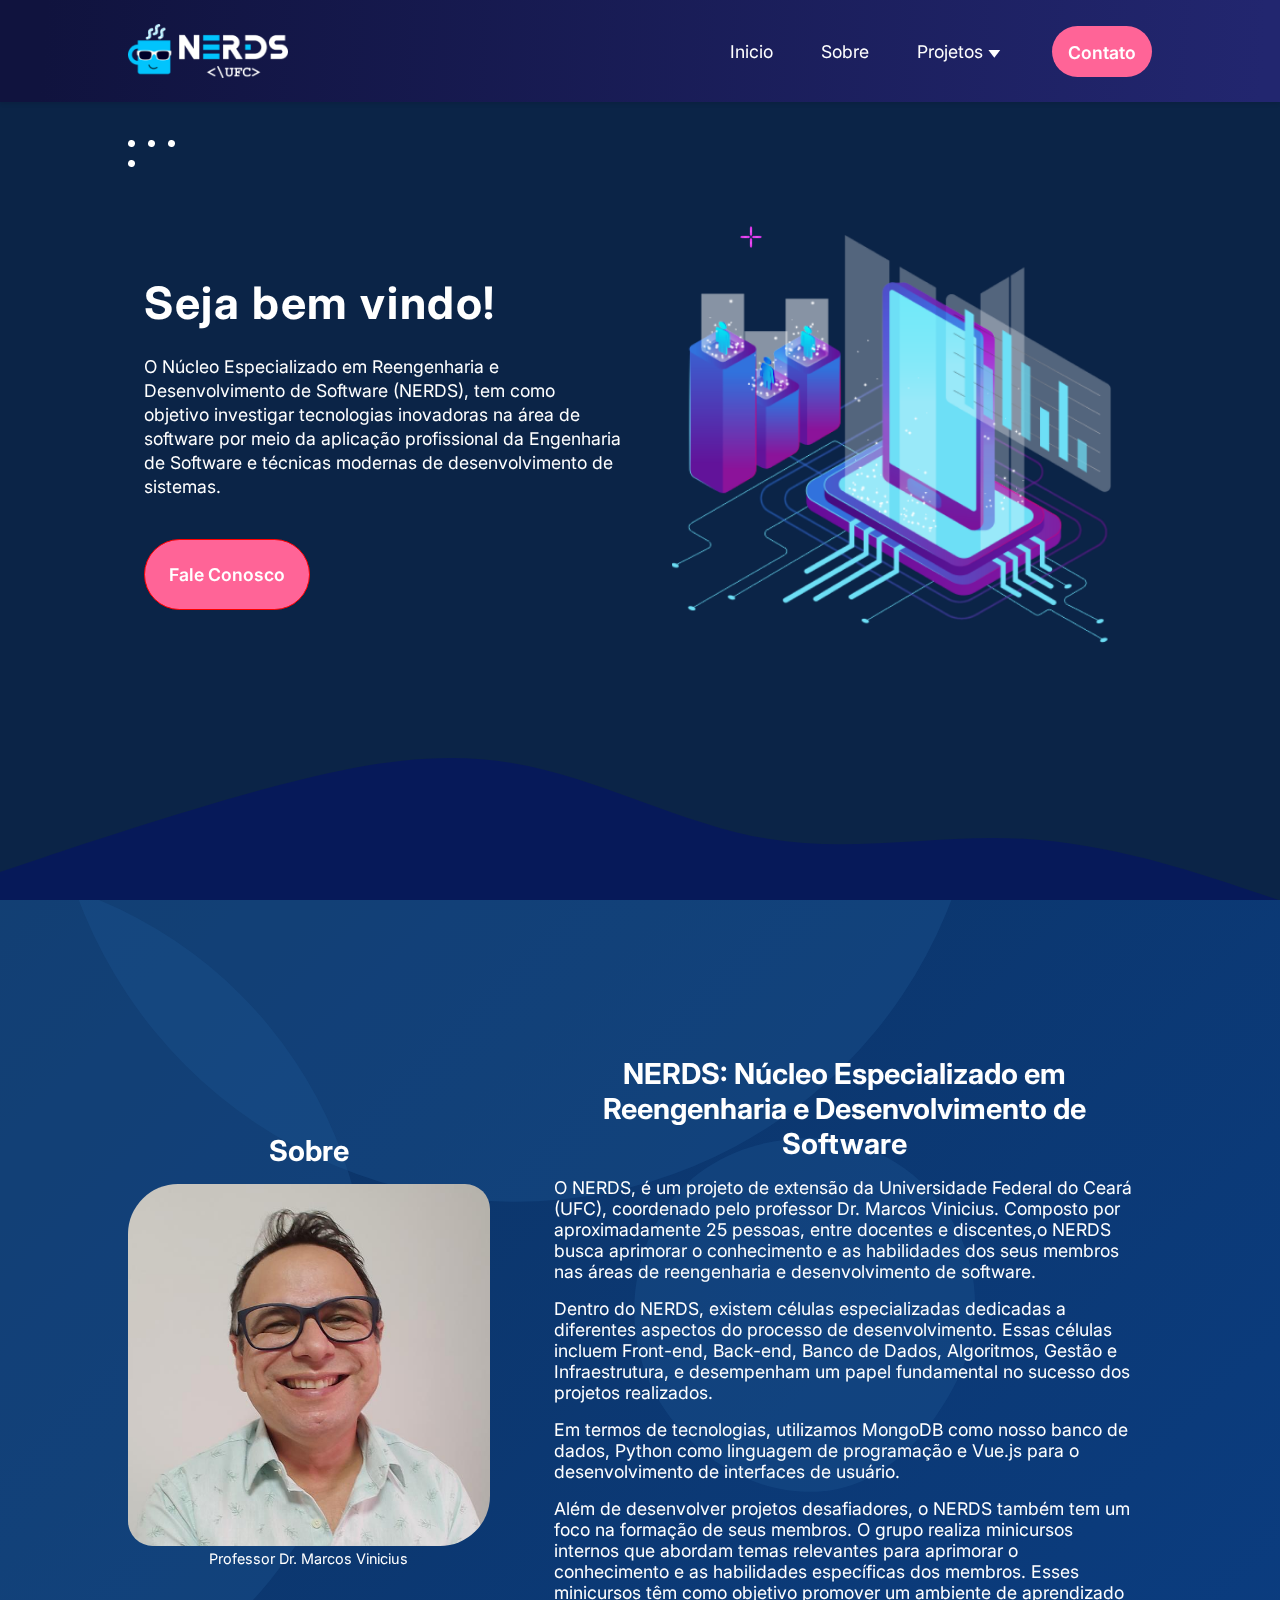
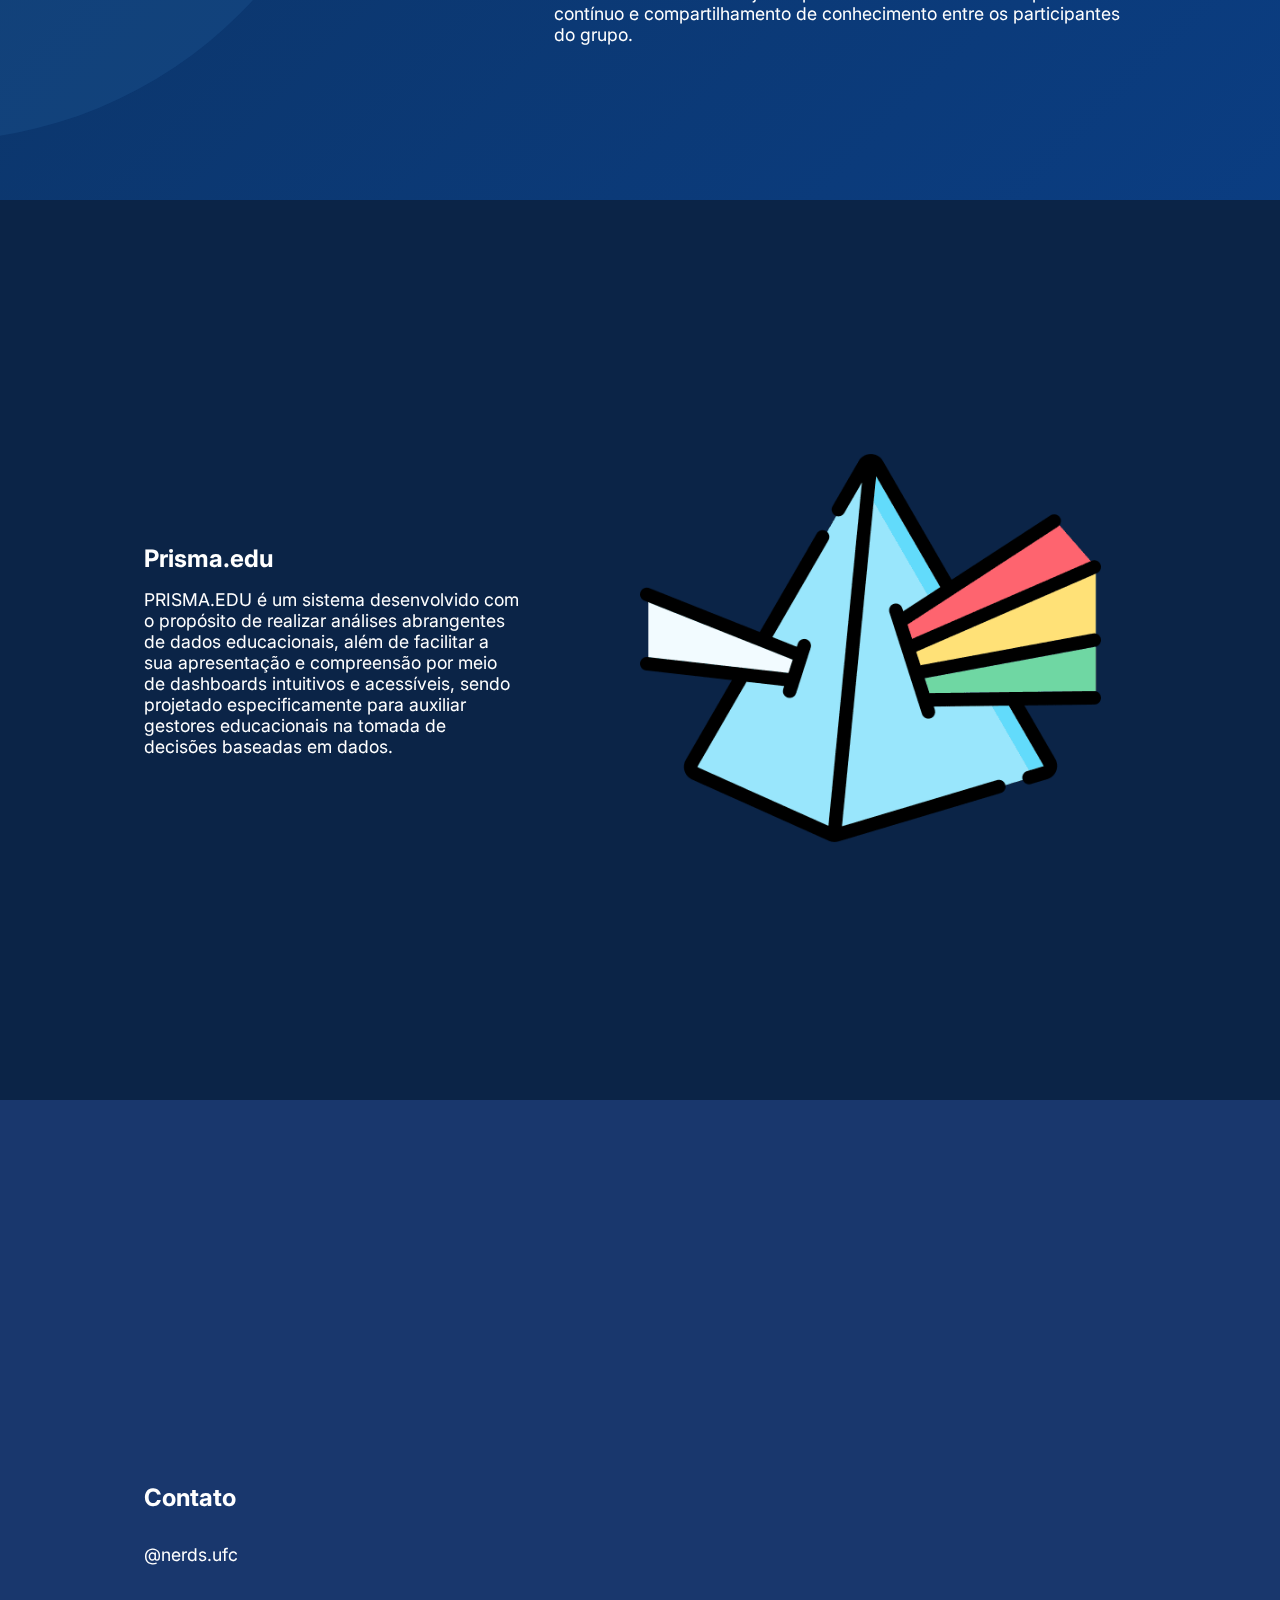
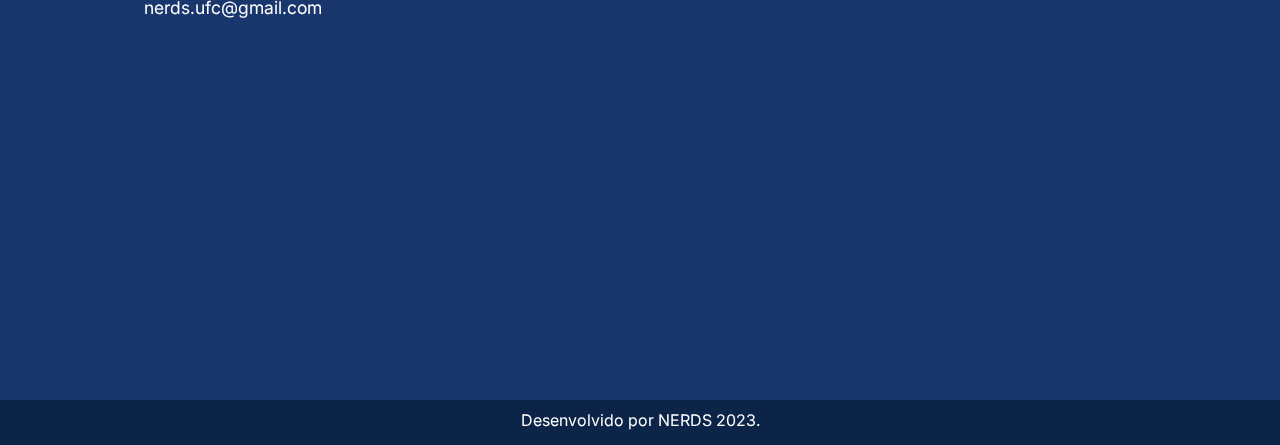
==== commit 45379c96: "quase finalizando" ====
--- a/index.html
+++ b/index.html
@@ -98,19 +98,25 @@
         <section id="contact">
             <div class="contact-text">
                 <h2>Contato</h2>
-                <p>Lorem ipsum dolor sit amet consectetur adipisicing elit. Fugit praesentium unde reprehenderit, maxime
-                    velit sit ipsa sunt? Distinctio, nam consequuntur veniam, quibusdam, odit enim facilis obcaecati
-                    natus
-                    hic voluptate ab.</p>
+                <img src="" alt="">
+                <a  target="_blank" href="">@nerds.ufc</a>
+                <img src="" alt="">
+                <a target="_blank" href="mailto:nerds.ufc@gmail.com">nerds.ufc@gmail.com</a>
+
+
             </div>
             <div>
+                
+
                 <div class="contact-map" id="wrapper-9cd199b9cc5410cd3b1ad21cab2e54d3">
                     <div id="map-9cd199b9cc5410cd3b1ad21cab2e54d3"></div>
+
                 </div>
+            
             </div>
         </section>
         <footer>
-            <address>R. Joao Maria de freitas, Limoeiro do Norte CE</address>
+            <span>Desenvolvido por NERDS 2023.<span> 
         </footer>
     </main>
     <svg class="waves" xmlns="http://www.w3.org/2000/svg" viewBox="0 0 1440 320">
--- a/style.css
+++ b/style.css
@@ -211,9 +211,7 @@
 h1,
 p,
 a,
-button,
-form,
-.text {
+button {
   font-size: 1.1rem;
   color: #FFFFFF;
 }
@@ -270,102 +268,13 @@
   height: 4.8rem;
 }
 
-/* Estilos da página de contato */
-
-header,
-form {
-  color: #FFFFFF;
-  width: 73.6rem;
-  margin: 3.6rem auto;
-}
-
-form {
-  color: black;
-  border-radius: 0.8rem;
-  background: #FAFAFC;
-  padding: 6.4rem;
-}
-
-fieldset {
-  border: none;
-}
-
-.fieldset-wrapper {
-  display: flex;
-  flex-direction: column;
-  gap: 2.4rem;
-}
-
-fieldset legend {
-  font-weight: 600;
-  font-size: 2.4rem;
-  line-height: 3.4rem;
-  width: 100%;
-  border-bottom: 0.1rem solid #E6E6F0;
-  padding-bottom: 1.6rem;
-}
-
-.input-wrapper {
-  display: flex;
-  flex-direction: column;
-}
-
-.input-wrapper label {
-  font-size: 1.4rem;
-  line-height: 2rem;
-  color: #2e2d31;
-  margin: 0.8rem 0;
-}
-
-.input-wrapper input,
-.input-wrapper textarea,
-.input-wrapper select {
-  background: #FAFAFC;
-  border-radius: 0.8rem;
-  border: 0.1rem solid black;
-  padding: 0 2.4rem;
-  height: 5.6rem;
-  color: #3b3a3e;
-}
-
-.input-wrapper textarea {
-  padding: 1.6rem 2.4rem;
-  height: 16.8rem;
-}
-
-.input-wrapper select {
-  appearance: none;
-  background-image: url("data:image/svg+xml,%3Csvg width='24' height='24' viewBox='0 0 24 24' fill='none' xmlns='http://www.w3.org/2000/svg'%3E%3Cg clip-path='url(%23clip0_1_54)'%3E%3Cpath d='M8 10L12 14L16 10' stroke='%239C98A6' stroke-width='1.5' stroke-linecap='round' stroke-linejoin='round'/%3E%3C/g%3E%3Cdefs%3E%3CclipPath id='clip0_1_54'%3E%3Crect width='24' height='24' fill='white'/%3E%3C/clipPath%3E%3C/svg%3E%0A");
-  background-repeat: no-repeat;
-  background-position: right 1.0rem center;
-}
-
-.buttom {
-  display: flex;
-  align-self: flex-end;
-}
-
-.buttom input {
-  color: #FFFFFF;
-  border: none;
-  width: 12.0rem;
-  height: 3.2rem;
-  font-weight: 600;
-  background: #FF6497;
-  border-radius: 6.0rem;
-  cursor: pointer;
-}
-
-.buttom input:hover {
-  background: #d05e84;
-}
-
 .dropdown-menu {
   display: none;
   position: absolute;
   background-color: #1F2579;
   padding: 0.8rem;
   margin-top: 0.8rem;
+  list-style: none;
   border-radius: 5px;
 }
 
@@ -384,28 +293,11 @@
   margin-left: 5px;
 }
 
-@media (max-width: 600px) {
-  .navbar {
-    max-width: 100vw;
-    padding: 1rem;
-    justify-content: center;
-  }
-
-  .navbar button {
-    display: none;
-  }
-
-  .nav-menu {
-    display: none;
-  }
-
-  .hero-image {
-    display: none;
-  }
-
-  .logo {
-    width: 7rem;
-    height: auto;
-    cursor: pointer;
-  }
-}+footer{
+  text-align: center;
+  padding-top: 10px;
+  position: relative;
+  bottom: 0;
+  height: 5vh;
+  color: #FFFFFF;
+}
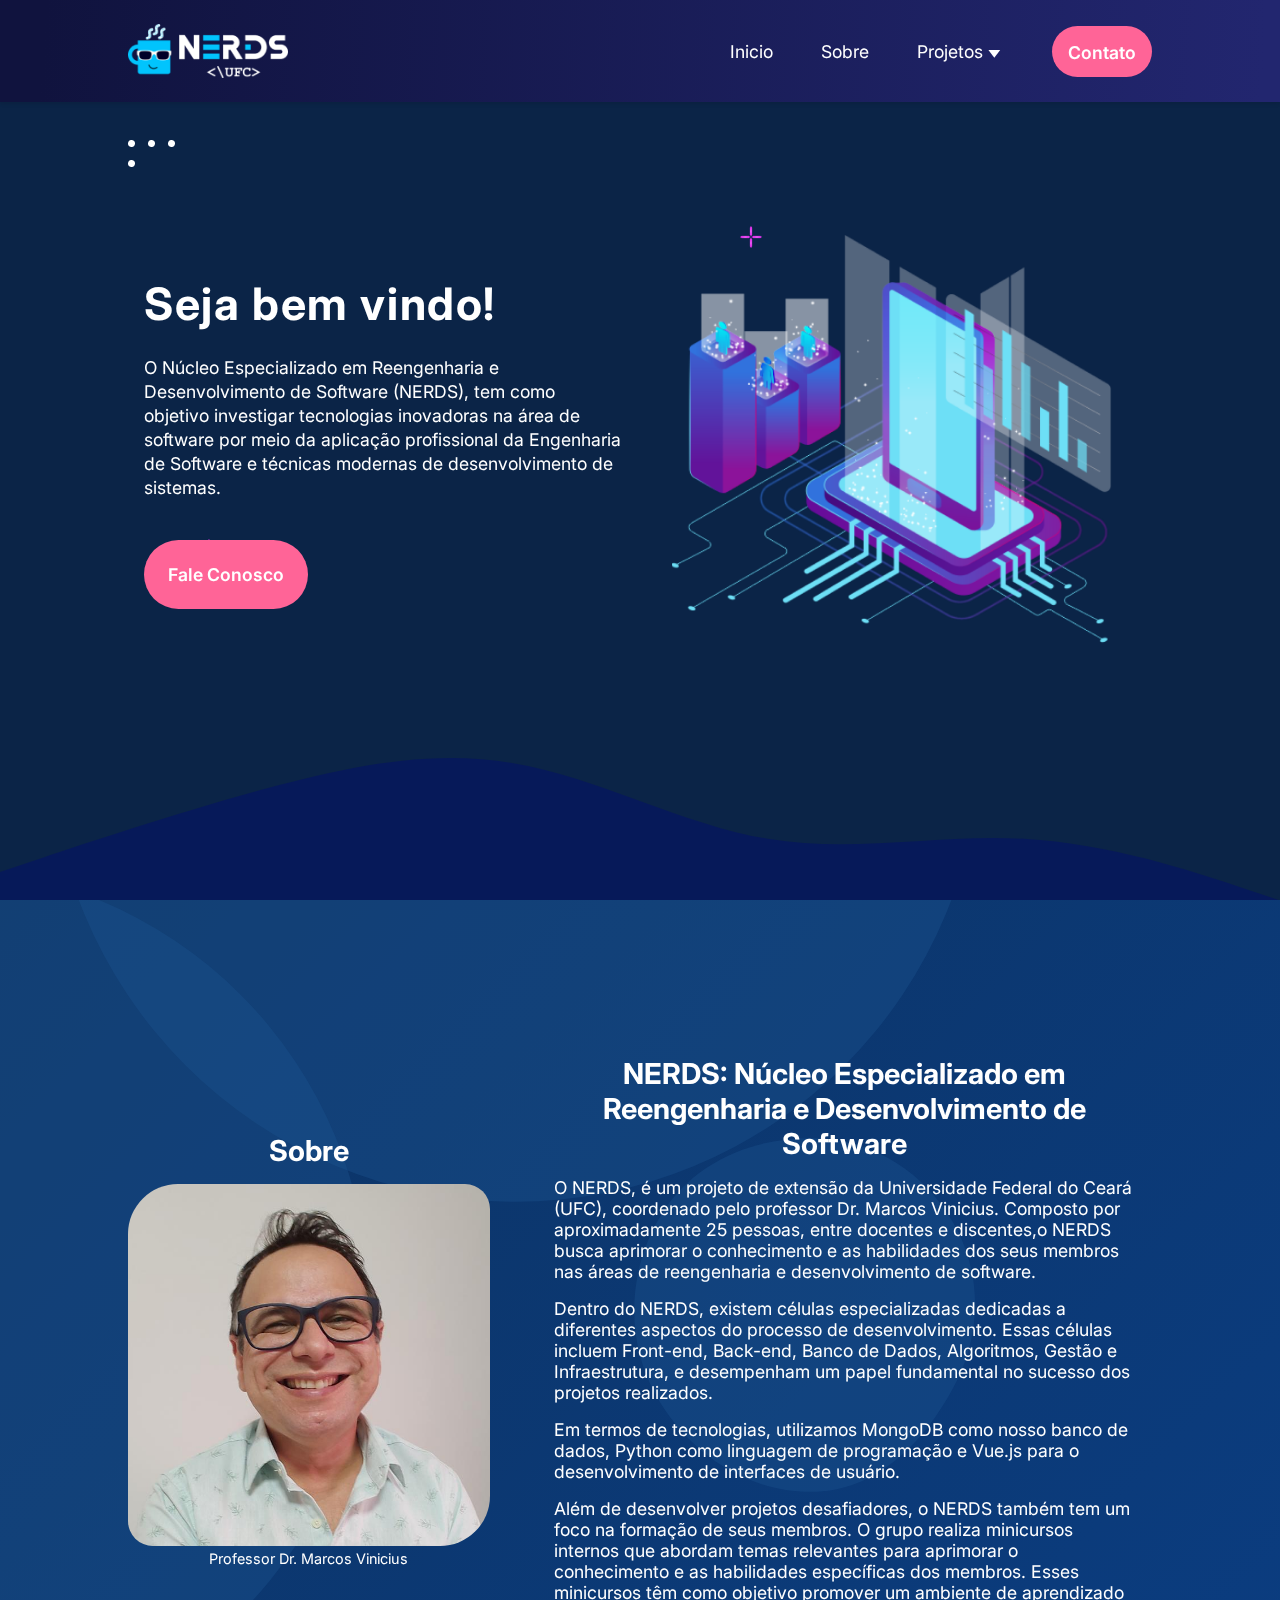
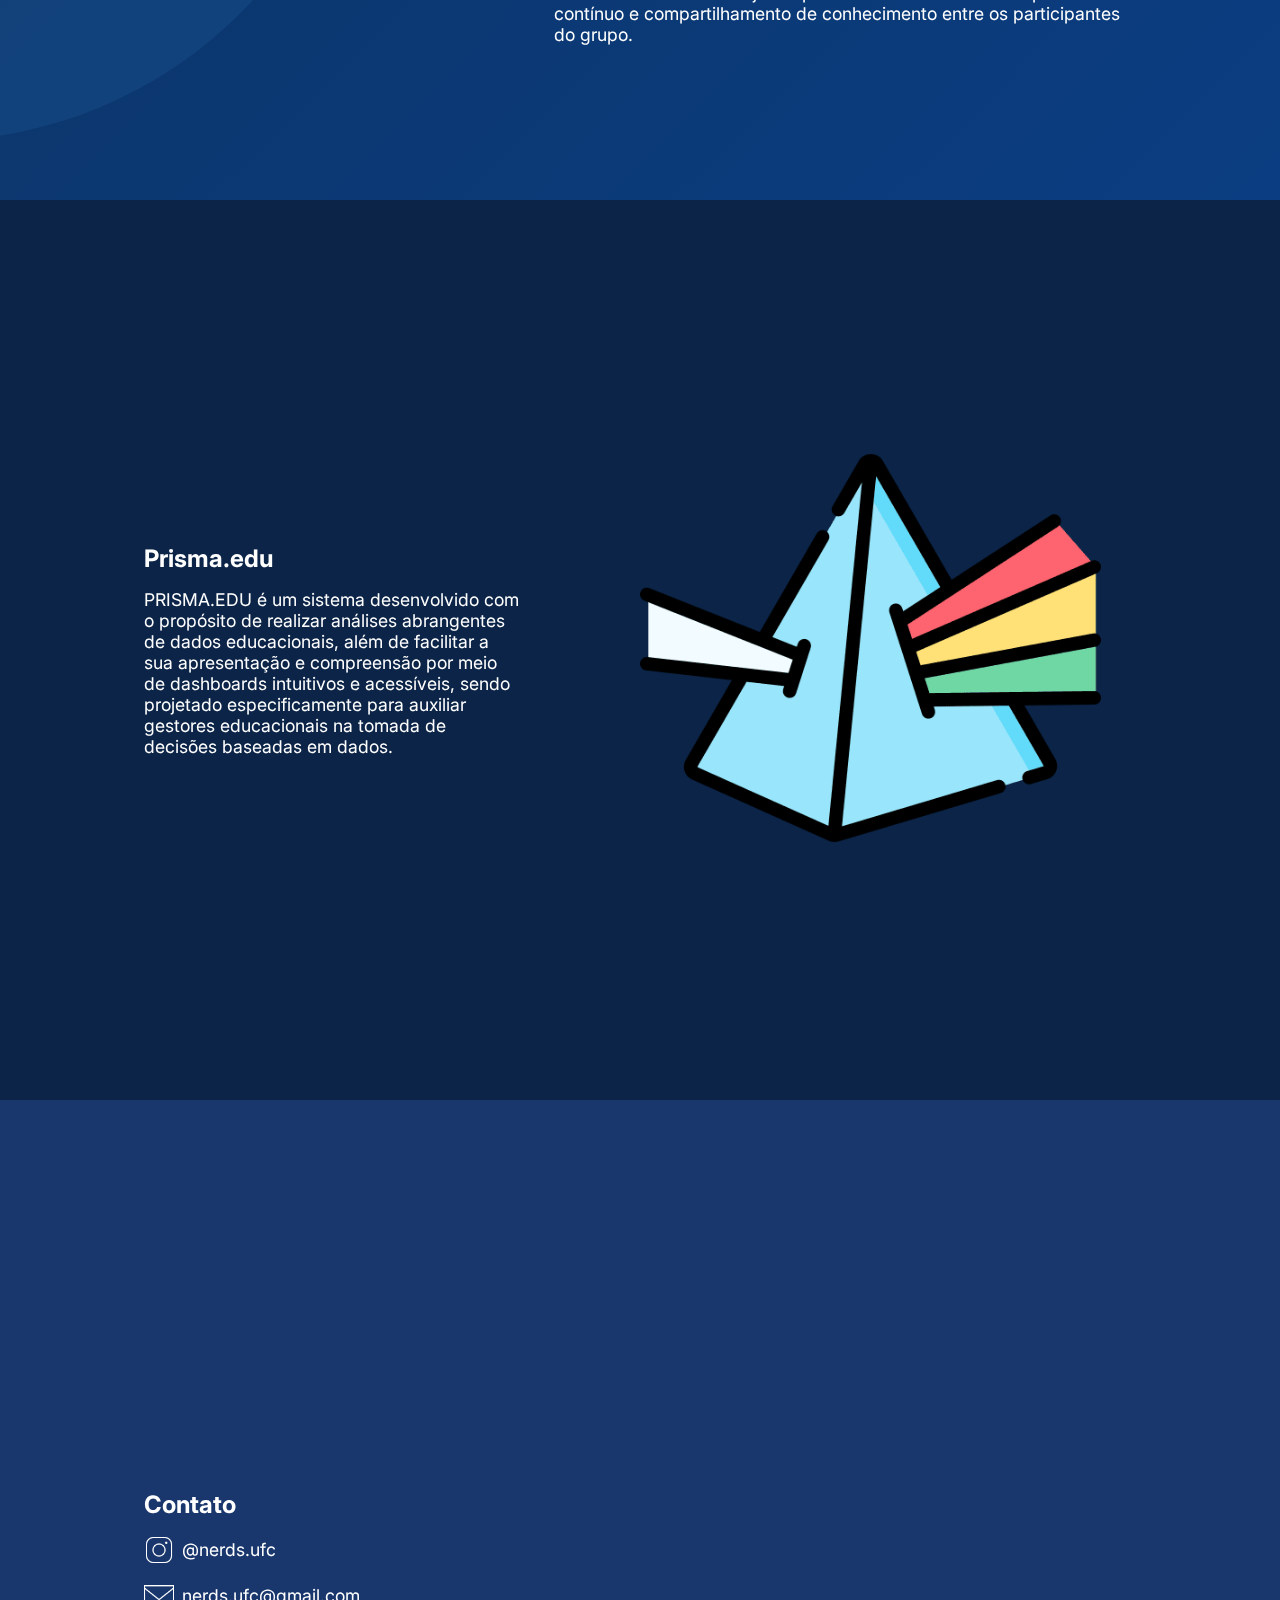
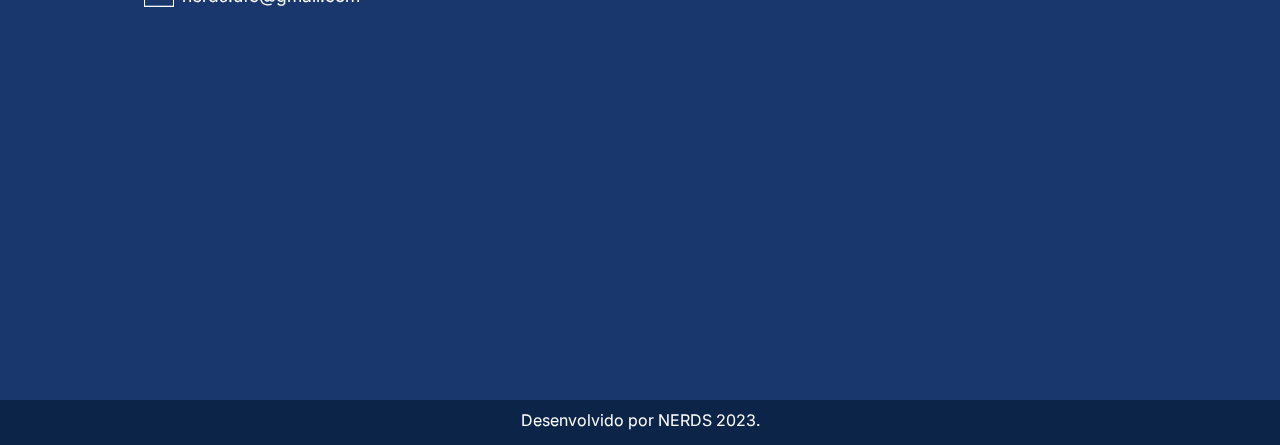
==== commit 09690830: "final" ====
--- a/index.html
+++ b/index.html
@@ -98,10 +98,16 @@
         <section id="contact">
             <div class="contact-text">
                 <h2>Contato</h2>
-                <img src="" alt="">
-                <a  target="_blank" href="">@nerds.ufc</a>
-                <img src="" alt="">
-                <a target="_blank" href="mailto:nerds.ufc@gmail.com">nerds.ufc@gmail.com</a>
+                <div class="icon-contact">
+                    <img class="icon" src="[data-uri]">
+                     <a  target="_blank" href="">@nerds.ufc</a>
+
+                </div>
+                <div class="icon-contact">
+                    <img class="icon" src="[data-uri]">
+                    <a target="_blank" href="mailto:nerds.ufc@gmail.com">nerds.ufc@gmail.com</a>
+                </div>
+                
 
 
             </div>
--- a/style.css
+++ b/style.css
@@ -241,7 +241,7 @@
 }
 
 .btn-contact {
-  border: 1px solid red;
+  border: none;
   width: fit-content;
   height: max-content;
   padding: 1.5rem;
@@ -301,3 +301,12 @@
   height: 5vh;
   color: #FFFFFF;
 }
+.icon{
+  height: 30px;
+  width: 30px;
+}
+.icon-contact{
+  display: flex;
+  gap: 0.5rem;
+  align-items: center;
+}